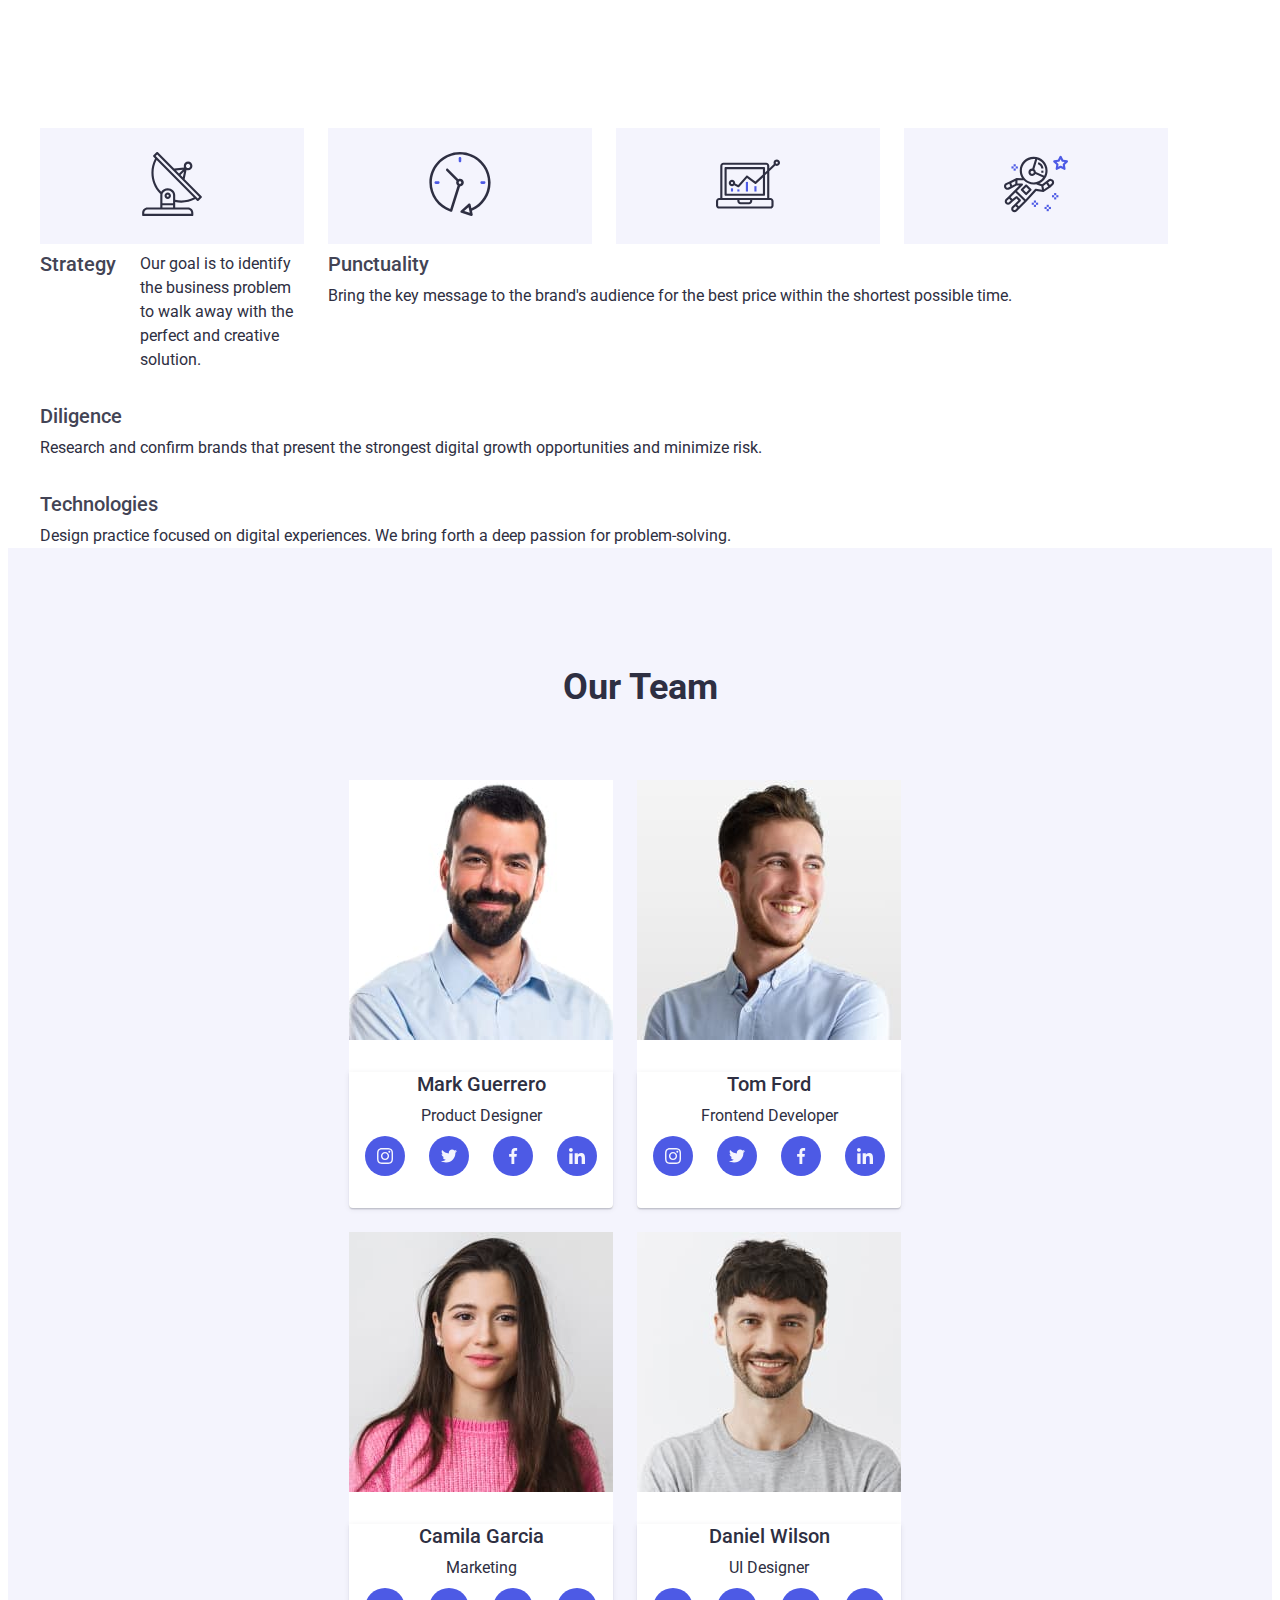
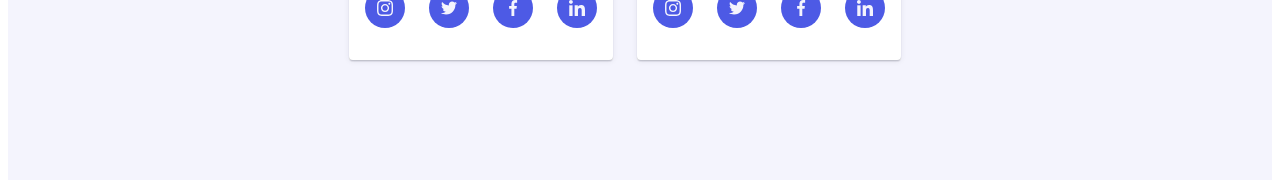
==== index.html @ 426f002d "верстка1" ====
<!DOCTYPE html>
<html lang="en">
<head>
    <meta charset="UTF-8">
    <meta http-equiv="X-UA-Compatible" content="IE=edge">
    <meta name="viewport" content="width=device-width, initial-scale=1.0">
    <title>Document</title>
    <link rel="preconnect" href="https://fonts.googleapis.com">
    <link rel="preconnect" href="https://fonts.gstatic.com" crossorigin>
<link rel="preconnect" href="https://fonts.googleapis.com">
<link rel="preconnect" href="https://fonts.gstatic.com" crossorigin>
<link href="https://fonts.googleapis.com/css2?family=Raleway:wght@400;700&family=Roboto:wght@400;500;700;900&display=swap"
    rel="stylesheet">
<link rel="stylesheet" href="https://cdnjs.cloudflare.com/ajax/libs/modern-normalize/1.1.0/modern-normalize.min.css"
    integrity="sha512-wpPYUAdjBVSE4KJnH1VR1HeZfpl1ub8YT/NKx4PuQ5NmX2tKuGu6U/JRp5y+Y8XG2tV+wKQpNHVUX03MfMFn9Q=="
    crossorigin="anonymous" referrerpolicy="no-referrer" />
<link rel="stylesheet" href="https://cdnjs.cloudflare.com/ajax/libs/animate.css/4.1.1/animate.min.css" />

    <link rel="stylesheet" href="./css/styles.css">

</head>
<body>

    <!--<header class="page-header">
        <div class="container header-container">
        <nav class="nav-list">
            <a href="./index.html" class="logo link link-nav"> <span class="accent link ">WEB</span>STUDIO</a>
        <ul class="list">
            <li class="link-studio"><a href="./index.html" class="link current link-nav site-nav ">Studio</a></li>
            <li class="link-portfolio"><a href="./portfolio.html" class="link link-nav site-nav">Portfolio</a></li>
            <li class="link-contacts"><a href="./index.html" class="link link-nav site-nav">Contacts</a></li>
        </ul>
        </nav>
       <address class="auth-nav-container">
        <ul class="auth-nav list">
            <li class="link-mail"><a href="mailto:info@devstudio.com" class="list-mail link link-nav">info@devstudio.com</a></li>
            <li><a href="tel:+110001111111" class="tel-list link link-nav">+11 (000) 111-11-11</a></li>
        </ul>
     </address>
    </div>
    </header>-->

<main>
    <!--<section class="hero">
        <div class="container">
        <h1 class="hero-title">Effective Solutions <br> for Your Business</h1>
         <button type="button" data-modal-open class="button">Order Service</button>
        </div>
    </section>-->
   

<section class="section">
        <div class="container container-title">
        <h2 class="section-title-none">solution for busines</h2>
        <ul class="icons">
            <li class="icons-link">

                <svg class="social-list-icon-techno" width="64px" height="64px">
                        <use href="./images/sprite.svg#antenna"></use>
                    </svg>

            </li>
            <li class="icons-link">

                <svg class="social-list-icon-techno" width="64px" height="64px">
                        <use href="./images/sprite.svg#clock"></use>
                    </svg>
            </li>
            <li class="icons-link">
                <svg class="social-list-icon-techno" width="64px" height="64px">
                        <use href="./images/sprite.svg#diagram"></use>
                    </svg>
                </li>
            <li class="icons-link">
                <svg class="social-list-icon-techno" width="64px" height="64px">
                        <use href="./images/sprite.svg#astronaut"></use>
                    </svg>
                </li>
        </ul>
        <ul class="feature-list">
            <li class="list-text-feauture"> 
                <h3 class="feature-list-title">Strategy</h3>
                <p class="text-feauture">Our goal is to identify the business
                problem to walk away with the perfect and creative solution. </p>
             </li>
             <li>
                <h3 class="feature-list-title">Punctuality</h3>
                <p class="text-feauture">Bring the key message to the brand's audience for the best price within the shortest possible time.</p>
             </li>
             <li> 
                 <h3 class="feature-list-title">Diligence</h3>
                    <p class="text-feauture">Research and confirm brands that present the strongest digital growth opportunities and minimize risk.</p>
            </li>
            <li>  
                <h3 class="feature-list-title">Technologies</h3>
                <p class="text-feauture">Design practice focused on digital experiences. We bring forth a deep passion for problem-solving.</p>
            </li>
        </ul>
       </div>
    </section>
    <!--<section class="work-list">
        <div class="container">
    <h2 class="section-title">What Are We Doing</h2>
    <ul class="work-img">
        <li>
            <img src="./images/img1.jpg" alt="img1" width="360">
        </li>
        <li><img src="./images/img2.jpg" alt="img2" width="360"></li>
        <li><img src="./images/img3.jpg" alt="img3" width="360"></li>
    </ul>
    </div>
    </section>-->
    
    <section class="section-work">
        <div class="container container-mini">
    <h2 class="section-title">Our Team</h2>
    <ul class="team-list">
        <li class="list-color">
            <img src="./images/face1.jpg" alt="face1"  width="264">
            <div class="text-team-title">
            <h3 class="team-list-title">Mark Guerrero</h3>
            <p class="text-team">Product Designer</p>

            <ul class="social-icon">
                <li class="social-list-item">
                 <a href="" class="link social-link"><svg class="social-list-icon" width="16px" height="16px">
                    <use href="./images/sprite.svg#instagram"></use>
                </svg></a>
                 
                </li>

                <li class="social-list-item">
                    <a href="" class="link social-link">
                        <svg class="social-list-icon" width="16" height="16">
                        <use href="./images/sprite.svg#twitter"></use>
                    </svg></a>
                    
                </li>

                <li class="social-list-item">
                  <a href="" class="link social-link"><svg class="social-list-icon" width="16" height="16">
                    <use href="./images/sprite.svg#facebook"></use>
                </svg></a>
                 
                </li>

                <li class="social-list-item">
                    <a href="" class="link social-link"><svg class="social-list-icon" width="16" height="16">
                        <use href="./images/sprite.svg#linkedin"></use>
                    </svg></a>
                   
                </li>
               
            </ul>
            
            </div>
        </li>
        <li class="list-color">
            <img src="./images/face2.jpg" alt="face2" width="264">
            <div class="text-team-title">
            <h3 class="team-list-title">Tom Ford</h3>
            <p class="text-team">Frontend Developer</p>
            <ul class="social-icon">
                <li class="social-list-item">
                    <a href="" class="link social-link"><svg class="social-list-icon" width="16px" height="16px">
                            <use href="./images/sprite.svg#instagram"></use>
                        </svg></a>
            
                </li>
            
                <li class="social-list-item">
                    <a href="" class="link social-link">
                        <svg class="social-list-icon" width="16px" height="16px">
                            <use href="./images/sprite.svg#twitter"></use>
                        </svg></a>
            
                </li>
            
                <li class="social-list-item">
                    <a href="" class="link social-link"><svg class="social-list-icon" width="16px" height="16px">
                            <use href="./images/sprite.svg#facebook"></use>
                        </svg></a>
            
                </li>
            
                <li class="social-list-item">
                    <a href="" class="link social-link"><svg class="social-list-icon" width="16px" height="16px">
                            <use href="./images/sprite.svg#linkedin"></use>
                        </svg></a>
            
                </li>
            
            </ul>
            </div>
        </li>
        <li class="list-color">
            <img src="./images/face3.jpg" alt="face3" width="264">
            <div class="text-team-title">
            <h3 class="team-list-title">Camila Garcia</h3>
            <p class="text-team">Marketing</p>
            <ul class="social-icon">
                <li class="social-list-item">
                    <a href="" class="link social-link"><svg class="social-list-icon" width="16px" height="16px">
                            <use href="./images/sprite.svg#instagram"></use>
                        </svg></a>
            
                </li>
            
                <li class="social-list-item">
                    <a href="" class="link social-link">
                        <svg class="social-list-icon" width="16px" height="16px">
                            <use href="./images/sprite.svg#twitter"></use>
                        </svg></a>
            
                </li>
            
                <li class="social-list-item">
                    <a href="" class="link social-link"><svg class="social-list-icon" width="16px" height="16px">
                            <use href="./images/sprite.svg#facebook"></use>
                        </svg></a>
            
                </li>
            
                <li class="social-list-item">
                    <a href="" class="link social-link"><svg class="social-list-icon" width="16" height="16px">
                            <use href="./images/sprite.svg#linkedin"></use>
                        </svg></a>
            
                </li>
            
            </ul>
            </div>
        </li>
        <li class="list-color">
            <img src="./images/face4.jpg" alt="face4" width="264">
            <div class="text-team-title">
            <h3 class="team-list-title">Daniel Wilson</h3>
            <p class="text-team">UI Designer</p>
            <ul class="social-icon">
                <li class="social-list-item">
                    <a href="" class="link social-link"><svg class="social-list-icon" width="16" height="16">
                            <use href="./images/sprite.svg#instagram"></use>
                        </svg></a>
            
                </li>
            
                <li class="social-list-item">
                    <a href="" class="link social-link">
                        <svg class="social-list-icon" width="16px" height="16px">
                            <use href="./images/sprite.svg#twitter"></use>
                        </svg></a>
            
                </li>
            
                <li class="social-list-item">
                    <a href="" class="link social-link"><svg class="social-list-icon" width="16px" height="16px">
                            <use href="./images/sprite.svg#facebook"></use>
                        </svg></a>
            
                </li>
            
                <li class="social-list-item">
                    <a href="" class="link social-link"><svg class="social-list-icon" width="16px" height="16px">
                            <use href="./images/sprite.svg#linkedin"></use>
                        </svg></a>
                </li>
            </ul>
            </div>
        </li>
    </ul>
    </div>
    </section>
<!-- <section class="costumer">
<div class="container">
    <h2 class="section-title">Customers</h2>
    <ul class="company-logo">
        <li class="link-logo-company">
            <a href="" class="link company-link"><svg class="company-list-icon" widht="104" height="56">
                    <use href="./images/sprite.svg#logo1"></use>
                </svg></a>
        </li>

        <li class="link-logo-company">
            <a href="" class="link company-link"><svg class="company-list-icon"  width="104" height="56">
                    <use href="./images/sprite.svg#logo2"></use>
                </svg></a>
        </li>
        <li class="link-logo-company">
            <a href="" class="link company-link"><svg class="company-list-icon"  width="104" height="56">
                    <use href="./images/sprite.svg#logo3"></use>
                </svg></a>
        </li>

        <li class="link-logo-company">
            <a href="" class="link company-link"><svg class="company-list-icon"  width="104" height="56">
                    <use href="./images/sprite.svg#logo4"></use>
                </svg></a>
        </li>
       <li class="link-logo-company">
            <a href="" class="link company-link"><svg class="company-list-icon"  width="104" height="56">
            <use href="./images/sprite.svg#logo5"></use>
              </svg></a>
          </li>

        <li class="link-logo-company">
            <a href="" class="link company-link"><svg class="company-list-icon"  width="104" height="56">
                    <use href="./images/sprite.svg#logo6"></use>
                </svg></a>
        </li>
    </ul>

</div>
    </section>-->
</main>
<!-- <footer class="footer">
    <div class="container container-footer">
        <div class="footer-cont">
    <a href="./index.html" class="logo-footer link"> <span class="accent link">WEB</span>STUDIO </a>
<p class="text-footer">Increase the flow of customers and sales for your business with digital marketing & growth solutions.</p>
</div>

 <div class="social-media">
    <h4 class="footer-text">Social media</h4>
    <ul class="social-list-footer">
        <li class="social-list-item">
            <a href="" class="link social-link-footer"><svg class="social-list-icon" width="24" height="24">
                    <use href="./images/sprite.svg#instagram"></use>
                </svg></a>
        
        </li>
        
        <li class="social-list-item">
            <a href="" class="link social-link-footer">
                <svg class="social-list-icon" width="24px" height="24px">
                    <use href="./images/sprite.svg#twitter"></use>
                </svg></a>
        
        </li>
        
        <li class="social-list-item">
            <a href="" class="link social-link-footer"><svg class="social-list-icon" width="24px" height="24px">
                    <use href="./images/sprite.svg#facebook"></use>
                </svg></a>
        
        </li>
        
        <li class="social-list-item">
            <a href="" class="link social-link-footer"><svg class="social-list-icon" width="24px" height="24px">
                    <use href="./images/sprite.svg#linkedin"></use>
                </svg></a>
        </li>
    </ul>
</div>
<div class="subscribe-container">
    <h4 class="footer-text">Subscribe</h4>
    <form class="online-form">
        <input 
        type="email" 
        class="online-input  oline-item" 
        name="online-name"
        placeholder="email">
    
        <button type="submit" class="frame-button">Subscribe<svg class="icon-frame" width="24px" height="24px">
            <use href="./images/sprite.svg#icon-frame"></use>
        </svg></button>
    </form>
</div>

</div>

</footer> -->

<div class="backdrop is-hidden" data-modal>
    <div class="modal">
        <button type="button" data-modal-close class="modal-close">
<svg class="icon-close" width="8px" height="8px">
    <use href="./images/sprite.svg#icon-close"></use>
</svg>
        </button>
        <p class="modal-title">Leave your contacts and we will call you back</p>
        <form class="modal-form">

           <div class="modal-field">
            <label for="user-name" class="modal-input-text">Name</label>

            <div class="input-wrap">
            <input type="text" 
            class="modal-input" 
            name="user-name" 
            id="user-name"
            placeholder="Your Name*"
            required>
            <svg class="modal-input-icon" width="18px" height="18px">
                <use href="./images/sprite.svg#icon-person"></use>
            </svg>
            </div>
        </div>

        <div class="modal-field">
            <label for="user-phone" class="modal-input-text">Phone</label>
            
            <div class="input-wrap">
            <input type="tel" 
            class="modal-input" 
            name="user-phone"
            id="user-phone" 
            placeholder="tel"
            required>
            <svg class="modal-input-icon" width="18px" height="24px">
                <use href="./images/sprite.svg#icon-phone"></use>
            </svg>
            </div>
          </div>

          <div class="modal-field">
              <label for="user-email" class="modal-input-text">Email</label>
              <div class="input-wrap">
                <input type="email" 
                  class="modal-input" 
                   name="user-email" 
                   id="user-email"
                  placeholder="Email">
                  <svg class="modal-input-icon" width="18px" height="24px">
                  <use href="./images/sprite.svg#icon-email"></use>
                  </svg>
                </div>
            </div>
            
<div class="modal-field">
    <label for="user-email" class="modal-input-text" >Comment</label>
        <textarea 
        name="user-text" 
        id="user-text" 
        class="modal-comment" 
        placeholder="Text input"></textarea>
</div>


<div class="modal-field">
   <input 
   type="checkbox" 
   id="policy" 
   name="policy" 
   value="true" 
   class="modal-check visually-hidden" 
   required>
   <label for="policy" class="check-text">I accept the terms and conditions of the&nbsp;<a href="" class="link"><span class="link accent accent-policy"> Privacy Policy</span></a> </label>

</div>
            <button type="submit" class="modal-button">Send</button>
        </form>
    </div>
</div>

<script src="./js/modal.js"></script>

</body>
</html>
---- css/styles.css ----
:root {
    --primary-text-color: #2E2F42;
    --title-text-color: #434455;
    --accent-color: #4D5AE5;
    --button-color: #FFFFFF;
    --primary-bg-color: #FFFFFF;
}

body {
    background-color: var(--primary-bg-color);
    color:var(--primary-text-color);
    font-family: roboto, sans-serif;
}
h1, h2, h3, h4, h5, h6, p {
   margin: 0;
}
ul {
   margin: 0;
   padding-left: 0;
}

button {cursor: pointer;}

ul {
    list-style: none;
} 
img {
   display: block;
}
.section-title-portfolio {
   text-decoration: none;
}

.text-portfolio {
   text-decoration: none;
}
.link {
   text-decoration: none;
}
.list {
   list-style: none;
   display: flex;
}
.nav-list
{display: flex;
   align-items: center;

}
.list-mail {
   text-decoration: none;
}
<!--.logo-footer:hover {
   color: #2E2F42;
}-->
.container{

   /*width:1158px;*/
   width: 100%;
   padding-left: 15px;
   padding-right: 15px;
   margin-left: auto;
   margin-right: auto;
   
}

.visually-hidden{
   position: absolute;
   width: 1px;
   height: 1px;
   margin: -1px;
   border: 0;
   padding: 0;
   white-space: nowrap;
   clip-path: inset(100%);
   clip: rect(0 0 0 0);
   overflow: hidden;

}


.header-container {
   display: flex;
   align-items: center;
   border-bottom: 1px #E7E9FC;
   
}
.page-header {
   background: #FFFFFF;
   padding-top: 24px;
   padding-bottom: 24px;
   display: flex;
   border-bottom: 1px solid #E7E9FC;
}
 .logo
 { color: #2E2F42;
   font-family: Raleway, cursive;
   font-weight: 800;
   font-size: 18px;
   line-height: 1.3;
   letter-spacing: 0.03em;
   text-decoration: none;
   text-transform: uppercase;
}
   

 .logo-footer
 {color: #F4F4FD;
   font-family: Raleway, cursive;
   font-weight: 800;
   font-size: 18px;
   line-height: 1.3;
   letter-spacing: 0.03em;
   text-transform: uppercase;
}


 .site-nav {
    color: var(--primary-text-color);
   transition:
         color 250ms cubic-bezier(0.4, 0, 0.2, 1);
    font-family: inherit;
    font-weight: 500;
    font-size: 16px;
    line-height: 1.5;
    text-decoration: none;
    
 }

 .link-studio {
   margin-left: 76px;
 }

 .link-studio::after{
display: block;
width: 48px;
height: 4px;
border-radius: 2px;
background-color: #404BBF;

 }

.link-mail{
   margin-left:  304px;
}

.link-portfolio{
   margin-left: 40px;
}

.link-contacts{
   margin-left: 40px;
}
 .list-mail {
   color: #2E2F42;
   transition: background-color 250ms cubic-bezier(0.4, 0, 0.2, 1),
         color 250ms cubic-bezier(0.4, 0, 0.2, 1);
   font-style: normal;
   font-size: 16px;
      line-height: 1.5;
      text-decoration: none;   
 }

 .tel-list {
   color: #2E2F42;
   font-family: Roboto;
   transition: background-color 250ms cubic-bezier(0.4, 0, 0.2, 1),
         color 250ms cubic-bezier(0.4, 0, 0.2, 1);
   font-style: normal;
   font-size: 16px;
   line-height: 1.5;
   text-decoration: none;
 }


.site-nav:hover,
.site-nav:focus {
   color: var(--accent-color);
}



 .tel-list:hover,
  .tel-list:focus
 {
    color: var(--accent-color);
 }

 .list-mail:hover,
 .list-mail:focus {
    color: var(--accent-color);
 }

 .site-nav .link .current {
   color: var(--accent-color);
   font-weight: 500;
   font-size: 16px;
   line-height: 1.5;
   text-decoration: none;
 }

 .current {
   position: relative;
 }

 .current::after{
   content: "";
   position: absolute;
   left: 0;
   bottom: -24px;
   width: 100%;
   height: 4px;
   border-radius: 2px;
   background-color: #404BBF;
 }



 .auth-nav {
   color: var(--primary-text-color);
   font-size: 16px;
   line-height: 1.5;
   text-decoration: none;
   display: flex;
   align-items: center;
   margin-right: 0 auto;
   gap: 40px;
 }

 
 .hero {
  background-color: #2E2F42;
   background-image: linear-gradient(rgba(46, 47, 66, 0.7), rgba(46, 47, 66, 0.7)), 
   url(../images/people-office.jpg);
      background-position: center;
      background-repeat: no-repeat;
      background-size: cover;
   padding-top: 112px;
   padding-bottom: 112px;

 }
 .hero-title {
   color: #FFFFFF;
   font-size: 56px;
   line-height: 1.1;
  text-align: center; 
  margin-bottom: 48px;
 }
  .section{
   background: #FFFFFF;
   padding-top: 120px;
   
  }
.section-title-none
{ visibility: hidden;
   pointer-events: none;
   position: absolute;
}
 .container-title{
   color: #FFFFFF;
   
 }
 
.title-none-portfolio {
   visibility: hidden;
      pointer-events: none;
      position: absolute;
}
 .section-title {
    color: var(--primary-text-color);
    font-size: 36px;
    line-height: 1.1;
    text-align: center;
    margin-bottom: 72px;
 }
  .text-team-title{
 padding-bottom: 32px;
border-bottom-right-radius: 4px;
border-bottom-left-radius: 4px;
 box-shadow: 0px 2px 1px rgba(46, 47, 66, 0.08),
   0px 1px 1px rgba(46, 47, 66, 0.16),
   0px 1px 6px rgba(46, 47, 66, 0.08);
  }
 
 
  .text-feauture {
   font-size: 16px;
   line-height: 1.5;
   margin-top: 8px;
 }
 .text-team {
font-size: 16px;
   line-height: 1.5;
   text-align: center;
   margin-bottom: 8px;
 }
 
 
 .text-footer
 {color: #F4F4FD;
   font-size: 16px;
   line-height: 1.5;
   letter-spacing: 0.02em;
   margin-top: 16px;
   width: 264px;
 }

 .accent
 {
    color: var(--accent-color);
    font-weight: 800;
   font-size: 18px;
    line-height: 1.3;
    font-family: Raleway, cursive;
    text-decoration: none;
 }
 
 .feature-list-title  {
    color: var(--title-text-color);
    font-weight: 500;
    font-size: 20px;
    line-height: 1.2;
    margin-top: 8px;
 }
 .team-list-title {
   color: var (--title-text-color);
    font-weight: 500;
    font-size: 20px;
    line-height: 1.2;
    margin-top: 32px;
    margin-bottom: 8px;
    text-align: center;
 }
 

 .button {
    background: #4D5AE5;
    color: #FFFFFF;
   transition: background-color 250ms cubic-bezier(0.4, 0, 0.2, 1);
    font-family: roboto;
    font-weight: 500;
    font-size: 16px;
    line-height: 1.5;
   margin: 0 auto;
      display: block;
   box-shadow: 0px 4px 4px rgba(0, 0, 0, 0.15);
      border-radius: 4px;
      padding: 16px 32px 16px 32px;
      border: none;
 }

.button:hover,
.button:focus {
background: #404BBF;
}



 .filter-btn-primary
 {
   background: var(--accent-color);
    color: #FFFFFF;
    font-family: roboto;
   transition: background-color 250ms cubic-bezier(0.4, 0, 0.2, 1),
         color 250ms cubic-bezier(0.4, 0, 0.2, 1), box-shadow 250ms cubic-bezier(0.4, 0, 0.2, 1);
    font-weight: 500;
   font-size: 16px;
    line-height: 1.5;
      border-radius: 4px;
      padding: 12px 24px 12px 24px;
border: none;
 }

 .filter-btn-secondary {
    background: #F4F4FD;
   color: var(--accent-color);
   font-family: roboto;
   transition: background-color 250ms cubic-bezier(0.4, 0, 0.2, 1),
         color 250ms cubic-bezier(0.4, 0, 0.2, 1), box-shadow 250ms cubic-bezier(0.4, 0, 0.2, 1);
   font-weight: 500;
   font-size: 16px;
   line-height: 1.5;
   border: 1px solid #E7E9FC;
    border-radius: 4px;
    padding: 12px 24px 12px 24px;
    min-width: 78px;
    align-items: center;
 }
 .filter-btn-secondary:hover,
 .filter-btn-secondary:focus {
background: var(--accent-color);
   color: #FFFFFF;
 }


 .section-title-portfolio
 {color: var(--primary-text-color);
   font-weight: 500;
   font-size: 20px;
   line-height: 1.2;
   text-decoration: none;
   margin-bottom: 8px;
 }

 .text-portfolio {
   color: var(--primary-text-color);
   font-size: 16px;
  line-height: 1.5;
  text-decoration: none;
  
 }
.filters-section {
   padding-top: 96px;
   display: flex;
   padding-bottom: 120px;
}

.first-item {
   padding-top: 32px;
   padding-bottom: 32px;
   padding-left: 16px;
   border-bottom: 1px solid #E7E9FC;
   border-left: 0.5px solid #F4F4FD;
   border-right: 0.5px solid #F4F4FD;;


}

.second-item
{

}

.filters{
   display: flex;
   justify-content: center;
   align-items: center;
   gap: 24px;

}


.filter-btn-primary:focus,
.filter-btn-primary:hover {
   box-shadow: 0px 2px 2px rgba(0, 0, 0, 0.12),
      0px 2px 1px rgba(0, 0, 0, 0.08),
      0px 3px 1px rgba(0, 0, 0, 0.1);}


      .filter-btn-secondary:focus,
      .filter-btn-secondary:hover {
         box-shadow: 0px 2px 2px rgba(0, 0, 0, 0.12),
            0px 2px 1px rgba(0, 0, 0, 0.08),
            0px 3px 1px rgba(0, 0, 0, 0.1);

      }


.list-portfolio{
   display: flex;
   margin-top: 72px;
   flex-wrap: wrap;
   gap: 24px;

}

.foto-link-portfolio:hover,
.foto-link-portfolio:focus
{ box-shadow: 0px 2px 2px rgba(0, 0, 0, 0.12),
   0px 2px 1px rgba(0, 0, 0, 0.08),
   0px 3px 1px rgba(0, 0, 0, 0.1);}

.foto-link-portfolio:hover .portfolio-top-text
 {transform: translateY(0);

}


.foto-link-portfolio {
transition: box-shadow 250ms cubic-bezier(0.4, 0, 0.2, 1);

  
}

.portfolio-top {
position: relative;
overflow: hidden;
}

.portfolio-top-text {
   position: absolute;
   height: 100%;
  top: 0;
  padding: 40px;
   font-size: 16px;
      line-height: 1.5;
      color: #F4F4FD;
      background-color: #404BBF;
      background-blend-mode: soft-light;
      transform: translateY(100%);
      transition: transform 250ms cubic-bezier(0.4, 0, 0.2, 1);
      overflow: auto;
}

.potfolio-img{
  margin-top: 72px;
  display: flex;
}
.section-work {
   background: #F4F4FD;
   padding-top: 120px;
   padding-bottom: 120px;
   

}

.work-list{
   padding-top: 120px;
   padding-bottom: 120px;
   background-color: #FFFFFF;
  
   
}
.footer {
   display: flex;
background-color: #2E2F42;
   padding-top: 100px;
   padding-bottom: 100px;

   
}
   .work-img {
      display: flex;
      gap: 24px;
      /*width: calc(100%-48px)/3;*/
      
   }
.team-list {
/*
   display: flex;*/
   gap: 24px;
   
}

.section-work .container .team-list li img {
   display: block;
   margin: 0 auto;
}

.list-color{
   background-color: #FFFFFF;
}
.background {
   position: absolute;
      width: 1440px;
      height: 600px;
      left: 0px;
      top: 72px;
      background-image: url("./images/people-office 1.img");
      background-size: cover;
      background: rgba(46, 47, 66, 0.7);
}


.costumer {
   background-color: #FFFFFF;
   padding-top: 130px;
   padding-bottom: 120px;
}

.social-icon {
   display: flex;
   justify-content: center;
   gap: 24px;
   
}

.social-link:hover,
.social-link:focus
 {background: #404BBF;
   
}

.social-link {
   display: flex;
   justify-content: center;
   align-items: center;
   width: 40px;
   height: 40px;
   border-radius: 50%;
   background-color: #4D5AE5;
   transition: background-color 250ms cubic-bezier(0.4, 0, 0.2, 1);
}


.social-list-icon {
  fill: #f4f4fd;
}

.social-icon:hover,
.social-icon:focus {
   fill: #BDC3C7;
}

.company-logo {
   display: flex;
   justify-content: center;
   gap: 24px;
}
.company-link {
display: flex;
   justify-content: center;
   align-items: center;
   padding: 16px 32px;
   width: 168px;
   height: 88px;
   border-radius: 4px;
   transition: fill 250ms cubic-bezier(0.4, 0, 0.2, 1), border 250ms cubic-bezier(0.4, 0, 0.2, 1) ;
   border: 1px solid #8E8F99;
      border-color: #8E8F99;
  
}

.company-link:hover,
.company-link:focus {
   border: 1px solid #404BBF;
}

.company-link:hover .company-list-icon,
.company-link:focus .company-list-icon {
   fill: #404BBF;
}


.company-list-icon {
   fill: #AFB1B8;
   transition:  fill 250ms cubic-bezier(0.4, 0, 0.2, 1);
}

.footer-text {
   color: #F4F4FD;
      font-size: 16px;
      line-height: 1.5;
      margin-bottom: 16px;
     
}

.online-form {
   display: flex;
   justify-content: center;

}

.social-link-footer {
   display: flex;
   justify-content: center;
   align-items: center;
   width: 40px;
   height: 40px;
   border-radius: 50%;
   background: rgba(255, 255, 255, 0.1);
   transition: background-color 250ms cubic-bezier(0.4, 0, 0.2, 1),
         color 250ms cubic-bezier(0.4, 0, 0.2, 1);
}

.social-link-footer:focus,
.social-link-footer:hover {
   background-color: #31D0AA;
}


.social-media {
   
   width: 208px;
   height: 80px;
   gap: 120px;
  margin-left: 120px;
 
}

.social-list-footer {
   display: flex;
   justify-content: center;
   gap: 16px;

}
.social-list-icon-techno {
   fill: #2E2F42;
}

.footer-cont {

}

.subscribe-container {
   display: flex;
   flex-direction: column;
      margin-left: 80px;
}

.container-footer {
   display: flex;
   align-items: baseline;
}


.frame-button {
   display: flex;
   align-items: center;
   background: #4D5AE5;
   color: #FFFFFF;
   transition: background-color 250ms cubic-bezier(0.4, 0, 0.2, 1);
   font-weight: 500;
   font-size: 16px;
   line-height: 1.5;
   box-shadow: 0px 4px 4px rgba(0, 0, 0, 0.15);
   border-radius: 4px;
   padding: 8px 24px 8px 24px;
   border: none;
   margin-left: 24px;
   
}

.frame-button:hover,
.frame-button:focus {
   background: #404BBF;
}


.online-input {
   background-color: transparent;
   width: 264px;
   height: 40px;
   border: 1px solid rgba(255, 255, 255, 0.3);
   border-radius: 4px;
   transition: border 250ms cubic-bezier(0.4, 0, 0.2, 1);
   outline: transparent;
   padding-left: 16px;

}

.online-input:hover,
.online-input:focus {
   box-shadow: 0px 4px 4px rgba(0, 0, 0, 0.15);
   border: 1px solid #4D5AE5;
}

.online-input:focus::placeholder {
   color: #FFFFFF;
}

.oline-item {
color: #FFFFFF;
font-size: 12px;

}

.icon-frame{
   fill: #FFFFFF;
   margin-left: 16px;
   
   
 
}

.backdrop{
   position: fixed;
   top: 0;
   width: 100%;
   height: 100%;
background-color: rgba(46, 47, 66, 0.4);
transition: opacity 250ms cubic-bezier(0.4, 0, 0.2, 1), visibility 250ms cubic-bezier(0.4, 0, 0.2, 1);
}

.backdrop.is-hidden .modal{
   transform: translate(-50%, -50%) scale(0) rotate(-180deg);
}
.is-hidden {
   opacity: 0;
   visibility: hidden;
   pointer-events: none;
}
.modal {
   position: absolute;
   top: 50%;
   left: 50%;
   transform: translate(-50%, -50%) scale(1) rotate(0);
   padding: 24px;
width: 408px;
min-height: 576px;
background-color: #FCFCFC;
border-radius: 4px;
transition: transform  250ms cubic-bezier(0.4, 0, 0.2, 1);
}
.icon-close {
   fill: currentColor;
   width: 100%;
   height: 100%;
}

.modal-close {
   display: flex;
   justify-content: center;
   align-items: center;
   height: 24px;
   width: 24px;
   border: 1px solid rgba(0, 0, 0, 0.1);
   border-radius: 50%;
     transition: background-color 250ms cubic-bezier(0.4, 0, 0.2, 1),
      color 250ms cubic-bezier(0.4, 0, 0.2, 1), box-shadow 250ms cubic-bezier(0.4, 0, 0.2, 1);
      display: block;
      margin-left: auto;
      margin-bottom: 24px;
}

 .modal-close:hover,
 .modal-close:focus {
    background: #404BBF;
    color: #FFFFFF;
   box-shadow: 0px 1px 1px rgba(0, 0, 0, 0.14), 0px 1px 3px rgba(0, 0, 0, 0.12), 0px 2px 1px rgba(0, 0, 0, 0.2);
 }

 .modal-title {
   font-weight: 500;
   size: 16px;
   line-height: 1.5;
   color: #2E2F42;
   text-align: center;
   margin-bottom: 14px;

 }

 .modal-input {
   display: flex;
   justify-content: center;
   width: 100%;
   height: 40px;
   border: 1px solid rgba(33, 33, 33, 0.2);
   border-radius: 4px;
   transition: border 250ms cubic-bezier(0.4, 0, 0.2, 1);
   padding-left: 38px;
   outline: transparent;
 }

 .modal-input::placeholder, .modal-comment  {
font-size: 12px;
line-height: 1.33;
color: rgba(117, 117, 117, 0.5);


 }

 .modal-input-text {
   font-size: 12px;
   line-height: 1.33;
   color: #8E8F99;
   margin-bottom: 4px;
   display: block; 
  
 }


 .input-wrap:hover .modal-input, 
 .input-wrap:hover .modal-input:focus {
    border: 1px solid #4D5AE5;
   fill: #4D5AE5;
 }

 .input-wrap:hover .modal-input-icon, 
 .input-wrap:hover .modal-input-icon:focus {
    fill: #4D5AE5;
 }

 .modal-input-icon {
   position: absolute;
   left: 16px;
   top: 20px;
   transform: translateY(-50%);
   fill: #2E2F42;

 }

 .modal-comment:hover,
 .modal-comment:focus {
   border: 1px solid #4D5AE5;
   fill: #4D5AE5;
 }

 .modal-field {
   margin-bottom: 8px;
 }

 .input-wrap {
   position: relative;
   transition: border 250ms cubic-bezier(0.4, 0, 0.2, 1),
   fill 250ms cubic-bezier(0.4, 0, 0.2, 1);

 }

 .modal-button {
    background: #4D5AE5;
    width: 169px;
    height: 56px;
    color: #FFFFFF;
    transition: background-color 250ms cubic-bezier(0.4, 0, 0.2, 1);
    font-family: roboto;
    font-weight: 500;
    font-size: 16px;
    line-height: 1.5;
    margin: 0 auto;
    display: block;
    box-shadow: 0px 4px 4px rgba(0, 0, 0, 0.15);
    border-radius: 4px;
    padding: 16px 32px 16px 32px;
    border: none;
 }

 .modal-button:hover,
 .modal-button:focus {
    background: #404BBF;
 }

 .modal-comment {
   width: 100%;
   height: 120px;
   border: 1px solid rgba(33, 33, 33, 0.2);
      border-radius: 4px;
      transition: border 250ms cubic-bezier(0.4, 0, 0.2, 1);
      padding-left: 38px;
      outline: transparent;
      padding: 16px;
      resize: none;

 }

 .check-text {
   font-size: 12px;
   color: #757575;
   line-height: 1.33;
   display: flex;
   transition: background-color 250ms cubic-bezier(0.4, 0, 0.2, 1), ;
 }

 .check-text::before {
   content: "";
   width: 16px;
   height: 16px;
   border: 1.25px solid #2E2F42;
   border-radius: 2px;
   margin-right: 8px;
 }

 .modal-check:checked + .check-text::before{
   background-color: #404BBF;
   border: none;
   background-image: url(../images/check.svg);
   background-position: center;
   background-repeat: no-repeat;
   border: 1px solid #4D5AE5;
 } 

 .modal-check {
   transition: border 250ms cubic-bezier(0.4, 0, 0.2, 1);
 }

 .accent-policy {
   font-size: 12px;
      color: #4D5AE5;
      line-height: 1.33;
      display: flex;
      text-decoration: underline;
      transition: color 250ms cubic-bezier(0.4, 0, 0.2, 1), 
      text-decoration 250ms cubic-bezier(0.4, 0, 0.2, 1);
 }

 .accent-policy:hover,
 .accent-policy:focus {
   color: #404BBF;
   text-decoration: underline;

 }


@media screen and (min-width: 480px) {
   .container {
      max-width: 428px;
   }
      .icons {
         display: none;
      }

 .feature-list {
    color: var(--primary-text-color);
    margin: 0 auto;

 }

}

@media screen and (min-width: 768px) {
   .container {
      max-width: 720px;
   }
.icons {
   display: none;
}
      .team-list  {
      width: calc((100%-24px)/2);
      display: flex;
      flex-wrap: wrap;
   }
  .container.container-mini {
   max-width: 582px;
  }

 .feature-list {
    color: var(--primary-text-color);
    width: calc((100%-24px)/2);
    display: flex;
    gap: 24px;
    margin: 0 auto;
    flex-wrap: wrap;
 }

}

@media screen and (min-width: 1200px) {
   .container{
      max-width: 1200px;
   }

   .team-list {
      display: flex;
      gap: 24px;
   }

.social-icon {
   display: flex;
   justify-content: center;
   gap: 24px;

}
.icons {
   display: flex;
   gap: 24px;
}
 .icons-link {
    padding: 24px 100px 24px 100px;
    background-color: #F4F4FD;
    gap: 24px;

 }
 .section {
    background: #FFFFFF;
    padding-top: 120px;

 }

 .feature-list {
      color: var(--primary-text-color);
         display: flex;
         gap: 24px;
         margin: 0 auto;
 }

 .list-text-feauture{
   width: 264px;
   display: flex;
   gap: 24px;
 }

  .feature-list li .text {
     max-width: 264px;
     text-align: justify;
  }
}
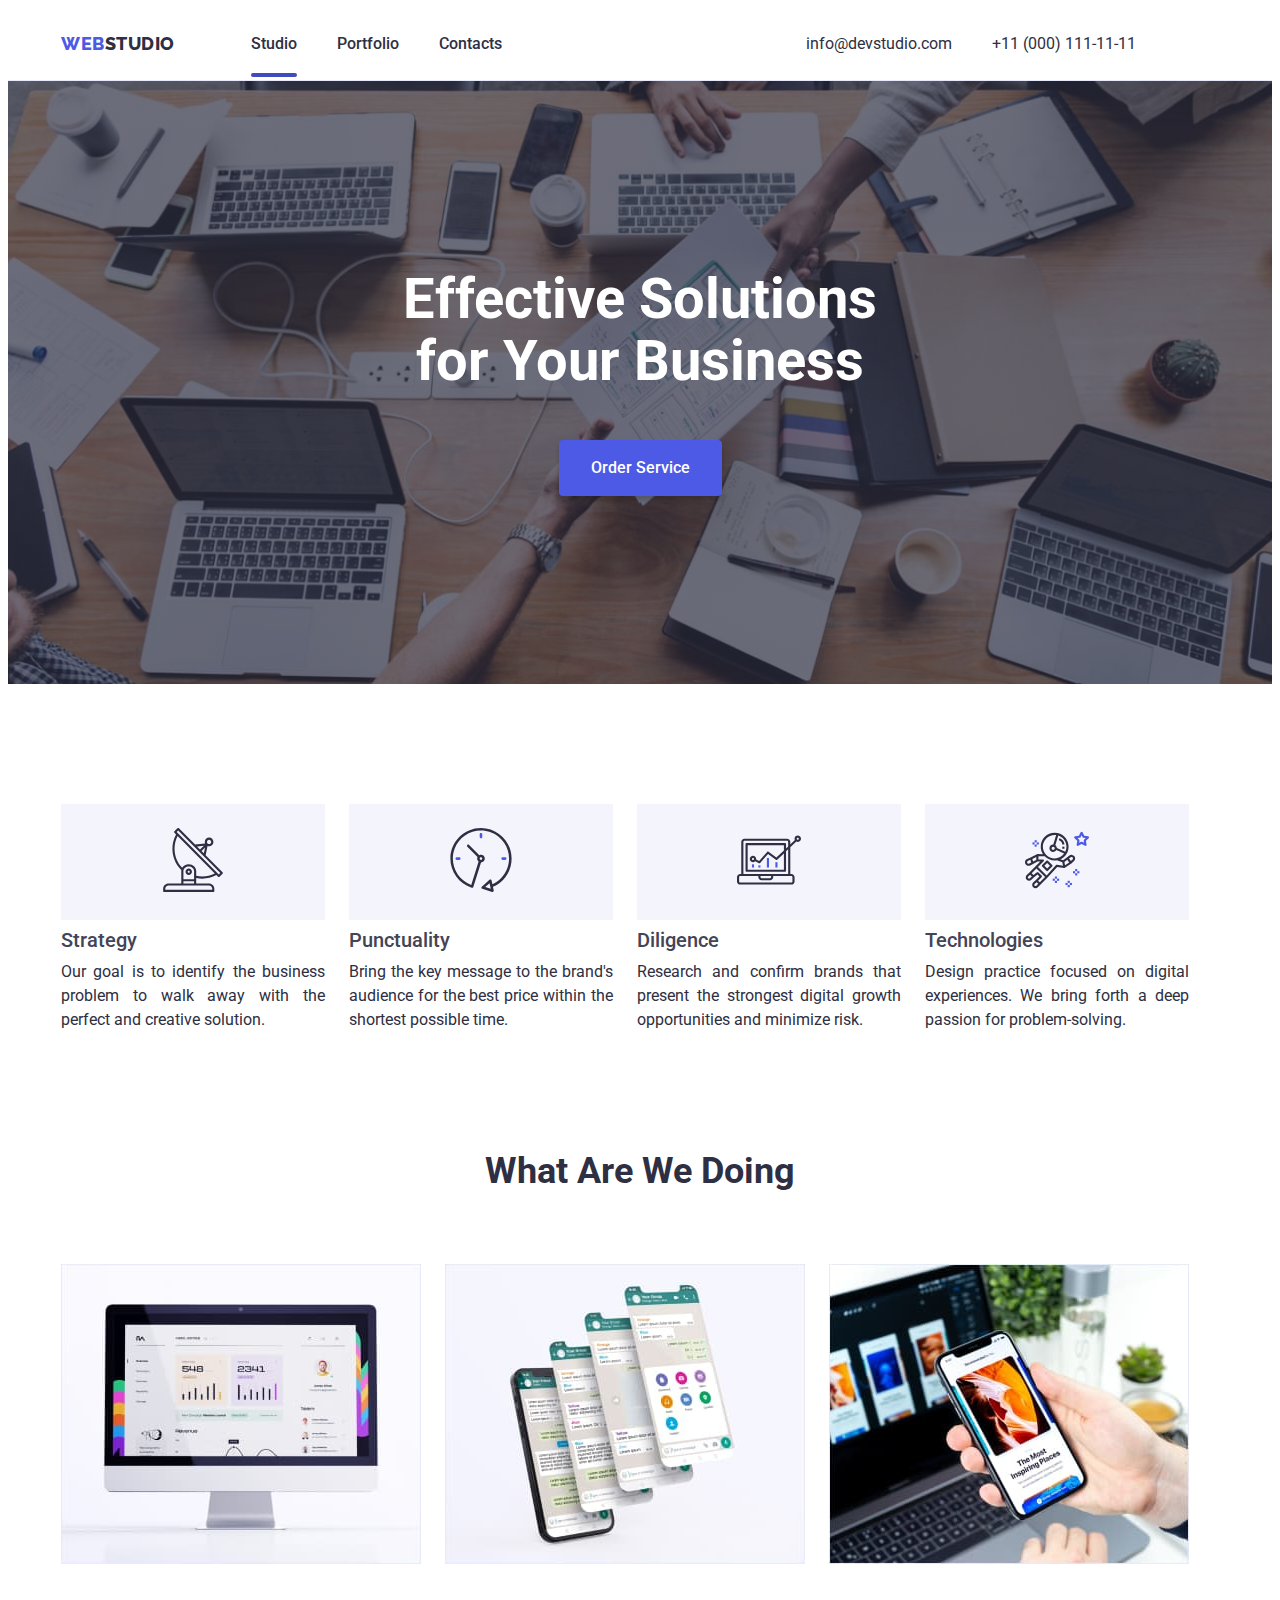
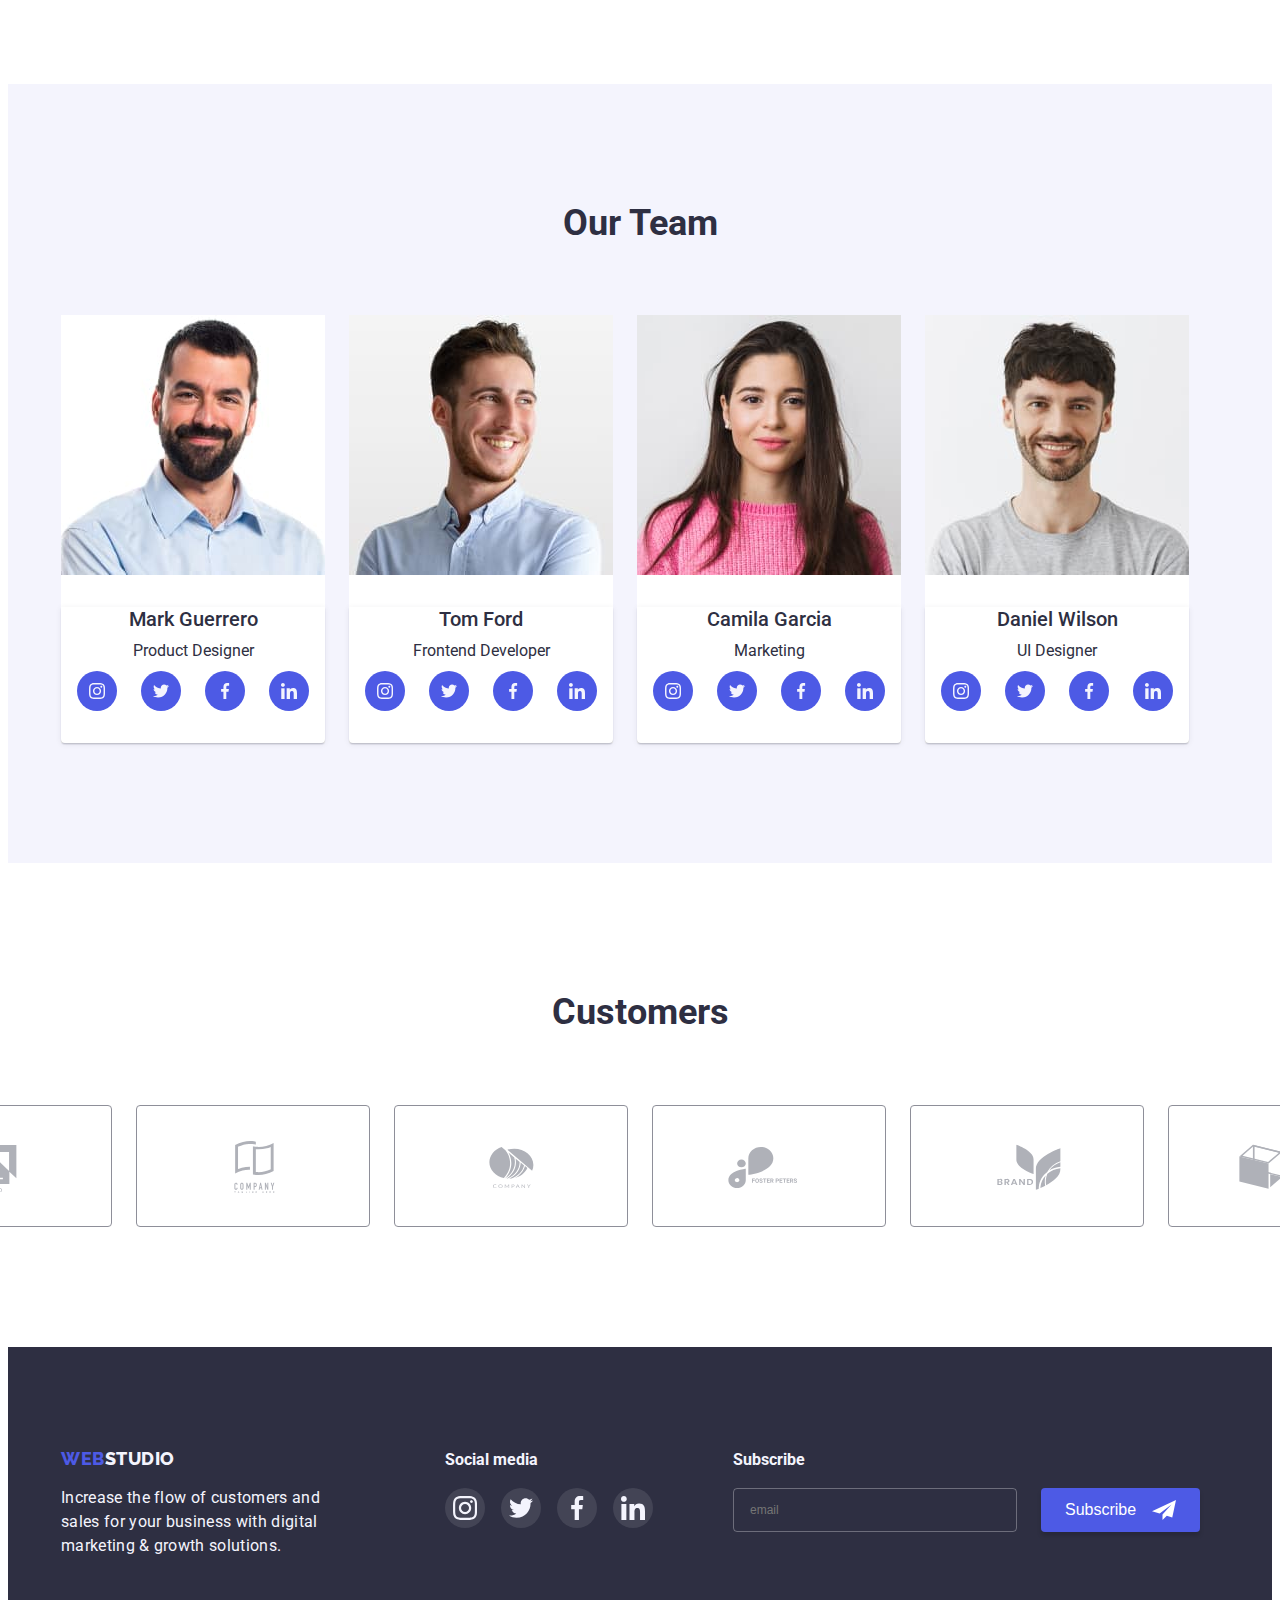
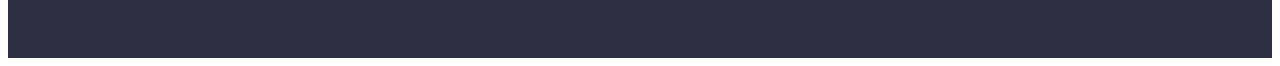
==== commit 00b5068f: "вертска3" ====
--- a/index.html
+++ b/index.html
@@ -21,7 +21,7 @@
 </head>
 <body>
 
-    <!--<header class="page-header">
+    <header class="page-header">
         <div class="container header-container">
         <nav class="nav-list">
             <a href="./index.html" class="logo link link-nav"> <span class="accent link ">WEB</span>STUDIO</a>
@@ -38,19 +38,19 @@
         </ul>
      </address>
     </div>
-    </header>-->
+    </header>
 
 <main>
-    <!--<section class="hero">
+    <section class="hero">
         <div class="container">
         <h1 class="hero-title">Effective Solutions <br> for Your Business</h1>
          <button type="button" data-modal-open class="button">Order Service</button>
         </div>
-    </section>-->
+    </section>
    
 
-<section class="section">
-        <div class="container container-title">
+    <section class="section container-mini">
+        <div class="container container-title ">
         <h2 class="section-title-none">solution for busines</h2>
         <ul class="icons">
             <li class="icons-link">
@@ -78,27 +78,31 @@
                 </li>
         </ul>
         <ul class="feature-list">
-            <li class="list-text-feauture"> 
+            <li class="list-feauter-text"> 
+              
                 <h3 class="feature-list-title">Strategy</h3>
-                <p class="text-feauture">Our goal is to identify the business
+                <p class="text">Our goal is to identify the business
                 problem to walk away with the perfect and creative solution. </p>
              </li>
-             <li>
+             <li class="list-feauter-text">
+               
                 <h3 class="feature-list-title">Punctuality</h3>
-                <p class="text-feauture">Bring the key message to the brand's audience for the best price within the shortest possible time.</p>
+                <p class="text">Bring the key message to the brand's audience for the best price within the shortest possible time.</p>
              </li>
-             <li> 
+             <li class="list-feauter-text"> 
+                
                  <h3 class="feature-list-title">Diligence</h3>
-                    <p class="text-feauture">Research and confirm brands that present the strongest digital growth opportunities and minimize risk.</p>
+                    <p class="text">Research and confirm brands that present the strongest digital growth opportunities and minimize risk.</p>
             </li>
-            <li>  
+            <li class="list-feauter-text">  
+               
                 <h3 class="feature-list-title">Technologies</h3>
-                <p class="text-feauture">Design practice focused on digital experiences. We bring forth a deep passion for problem-solving.</p>
+                <p class="text">Design practice focused on digital experiences. We bring forth a deep passion for problem-solving.</p>
             </li>
         </ul>
        </div>
     </section>
-    <!--<section class="work-list">
+    <section class="work-list">
         <div class="container">
     <h2 class="section-title">What Are We Doing</h2>
     <ul class="work-img">
@@ -109,10 +113,10 @@
         <li><img src="./images/img3.jpg" alt="img3" width="360"></li>
     </ul>
     </div>
-    </section>-->
+    </section>
     
     <section class="section-work">
-        <div class="container container-mini">
+        <div class="container">
     <h2 class="section-title">Our Team</h2>
     <ul class="team-list">
         <li class="list-color">
@@ -270,7 +274,7 @@
     </ul>
     </div>
     </section>
-<!-- <section class="costumer">
+    <section class="costumer">
 <div class="container">
     <h2 class="section-title">Customers</h2>
     <ul class="company-logo">
@@ -310,16 +314,16 @@
     </ul>
 
 </div>
-    </section>-->
+    </section>
 </main>
-<!-- <footer class="footer">
+ <footer class="footer">
     <div class="container container-footer">
         <div class="footer-cont">
     <a href="./index.html" class="logo-footer link"> <span class="accent link">WEB</span>STUDIO </a>
 <p class="text-footer">Increase the flow of customers and sales for your business with digital marketing & growth solutions.</p>
 </div>
 
- <div class="social-media">
+<div class="social-media">
     <h4 class="footer-text">Social media</h4>
     <ul class="social-list-footer">
         <li class="social-list-item">
@@ -368,7 +372,7 @@
 
 </div>
 
-</footer> -->
+</footer>
 
 <div class="backdrop is-hidden" data-modal>
     <div class="modal">
--- a/css/styles.css
+++ b/css/styles.css
@@ -50,13 +50,11 @@
 .list-mail {
    text-decoration: none;
 }
-<!--.logo-footer:hover {
+.logo-footer:hover {
    color: #2E2F42;
-}-->
+}
 .container{
-
-   /*width:1158px;*/
-   width: 100%;
+   width:1158px;
    padding-left: 15px;
    padding-right: 15px;
    margin-left: auto;
@@ -235,8 +233,8 @@
       background-position: center;
       background-repeat: no-repeat;
       background-size: cover;
-   padding-top: 112px;
-   padding-bottom: 112px;
+   padding-top: 188px;
+   padding-bottom: 188px;
 
  }
  .hero-title {
@@ -282,12 +280,21 @@
    0px 1px 6px rgba(46, 47, 66, 0.08);
   }
  
- 
-  .text-feauture {
+  .icons-link
+  {
+   padding: 24px 100px 24px 100px;
+   background-color: #F4F4FD;
+   gap: 24px;
+
+  }
+  
+
+  .text {
    font-size: 16px;
    line-height: 1.5;
    margin-top: 8px;
  }
+
  .text-team {
 font-size: 16px;
    line-height: 1.5;
@@ -314,6 +321,9 @@
     font-family: Raleway, cursive;
     text-decoration: none;
  }
+
+ 
+
  
  .feature-list-title  {
     color: var(--title-text-color);
@@ -510,7 +520,6 @@
    background: #F4F4FD;
    padding-top: 120px;
    padding-bottom: 120px;
-   
 
 }
 
@@ -532,21 +541,13 @@
    .work-img {
       display: flex;
       gap: 24px;
-      /*width: calc(100%-48px)/3;*/
+      width: calc((100%-48px)/3);
       
    }
 .team-list {
-/*
-   display: flex;*/
+   display: flex;
    gap: 24px;
-   
-}
-
-.section-work .container .team-list li img {
-   display: block;
-   margin: 0 auto;
-}
-
+}
 .list-color{
    background-color: #FFFFFF;
 }
@@ -981,96 +982,82 @@
  }
 
 
-@media screen and (min-width: 480px) {
-   .container {
-      max-width: 428px;
-   }
-      .icons {
-         display: none;
-      }
-
- .feature-list {
-    color: var(--primary-text-color);
-    margin: 0 auto;
-
- }
-
-}
-
-@media screen and (min-width: 768px) {
-   .container {
-      max-width: 720px;
-   }
-.icons {
-   display: none;
-}
-      .team-list  {
-      width: calc((100%-24px)/2);
-      display: flex;
-      flex-wrap: wrap;
-   }
-  .container.container-mini {
-   max-width: 582px;
-  }
-
- .feature-list {
-    color: var(--primary-text-color);
-    width: calc((100%-24px)/2);
-    display: flex;
-    gap: 24px;
-    margin: 0 auto;
-    flex-wrap: wrap;
- }
-
-}
-
-@media screen and (min-width: 1200px) {
-   .container{
-      max-width: 1200px;
-   }
-
-   .team-list {
-      display: flex;
-      gap: 24px;
-   }
-
-.social-icon {
-   display: flex;
-   justify-content: center;
+ @media screen and (max-width: 480px) {
+    .container .container-mini {
+       max-width: 100%;
+    }
+        .icons {
+           display: none;
+        }
+                  .feature-list {
+                     color: var(--primary-text-color);
+                     gap: 24px;
+                     margin: 0 auto;
+         
+                  }
+}
+
+
+ @media screen and (min-width: 480px) {
+    .container .container-mini {
+       max-width: 428px;
+    }
+
+    .icons {
+       display: none;
+    }
+       .feature-list {
+          color: var(--primary-text-color);
+          gap: 24px;
+          margin: 0 auto;
+
+ }
+}
+ @media screen and (min-width: 768px) {
+    .container .container-mini {
+       max-width: 720px;
+    }
+      
+
+    .icons {
+       display: none;
+    }
+
+       .list-feauter-text {
+          width: calc((100%-24px)/2);
+       }
+             .feature-list {
+                color: var(--primary-text-color);
+                display: flex;
+                gap: 24px;
+               flex-wrap: wrap;
+                margin: 0 auto;
+}
+}
+
+       @media screen and (min-width: 1200px) {
+          .container .container-mini{
+             max-width: 1158px;
+          }
+         .icons {
+             display: flex;
+             gap: 24px; }
+
+    .list-feauter-text {
+   width: calc((100%-72px)/4);
+}
+
+.feature-list {
+   color: var(--primary-text-color);
+   display: flex;
    gap: 24px;
-
-}
-.icons {
-   display: flex;
-   gap: 24px;
-}
- .icons-link {
-    padding: 24px 100px 24px 100px;
-    background-color: #F4F4FD;
-    gap: 24px;
-
- }
- .section {
-    background: #FFFFFF;
-    padding-top: 120px;
-
- }
-
- .feature-list {
-      color: var(--primary-text-color);
-         display: flex;
-         gap: 24px;
-         margin: 0 auto;
- }
-
- .list-text-feauture{
-   width: 264px;
-   display: flex;
-   gap: 24px;
- }
-
-  .feature-list li .text {
-     max-width: 264px;
-     text-align: justify;
-  }
-}+   margin: 0 auto;
+   flex-wrap: nowrap;
+
+}
+
+.feature-list li .text {
+   max-width: 264px;
+   text-align: justify;
+}
+ }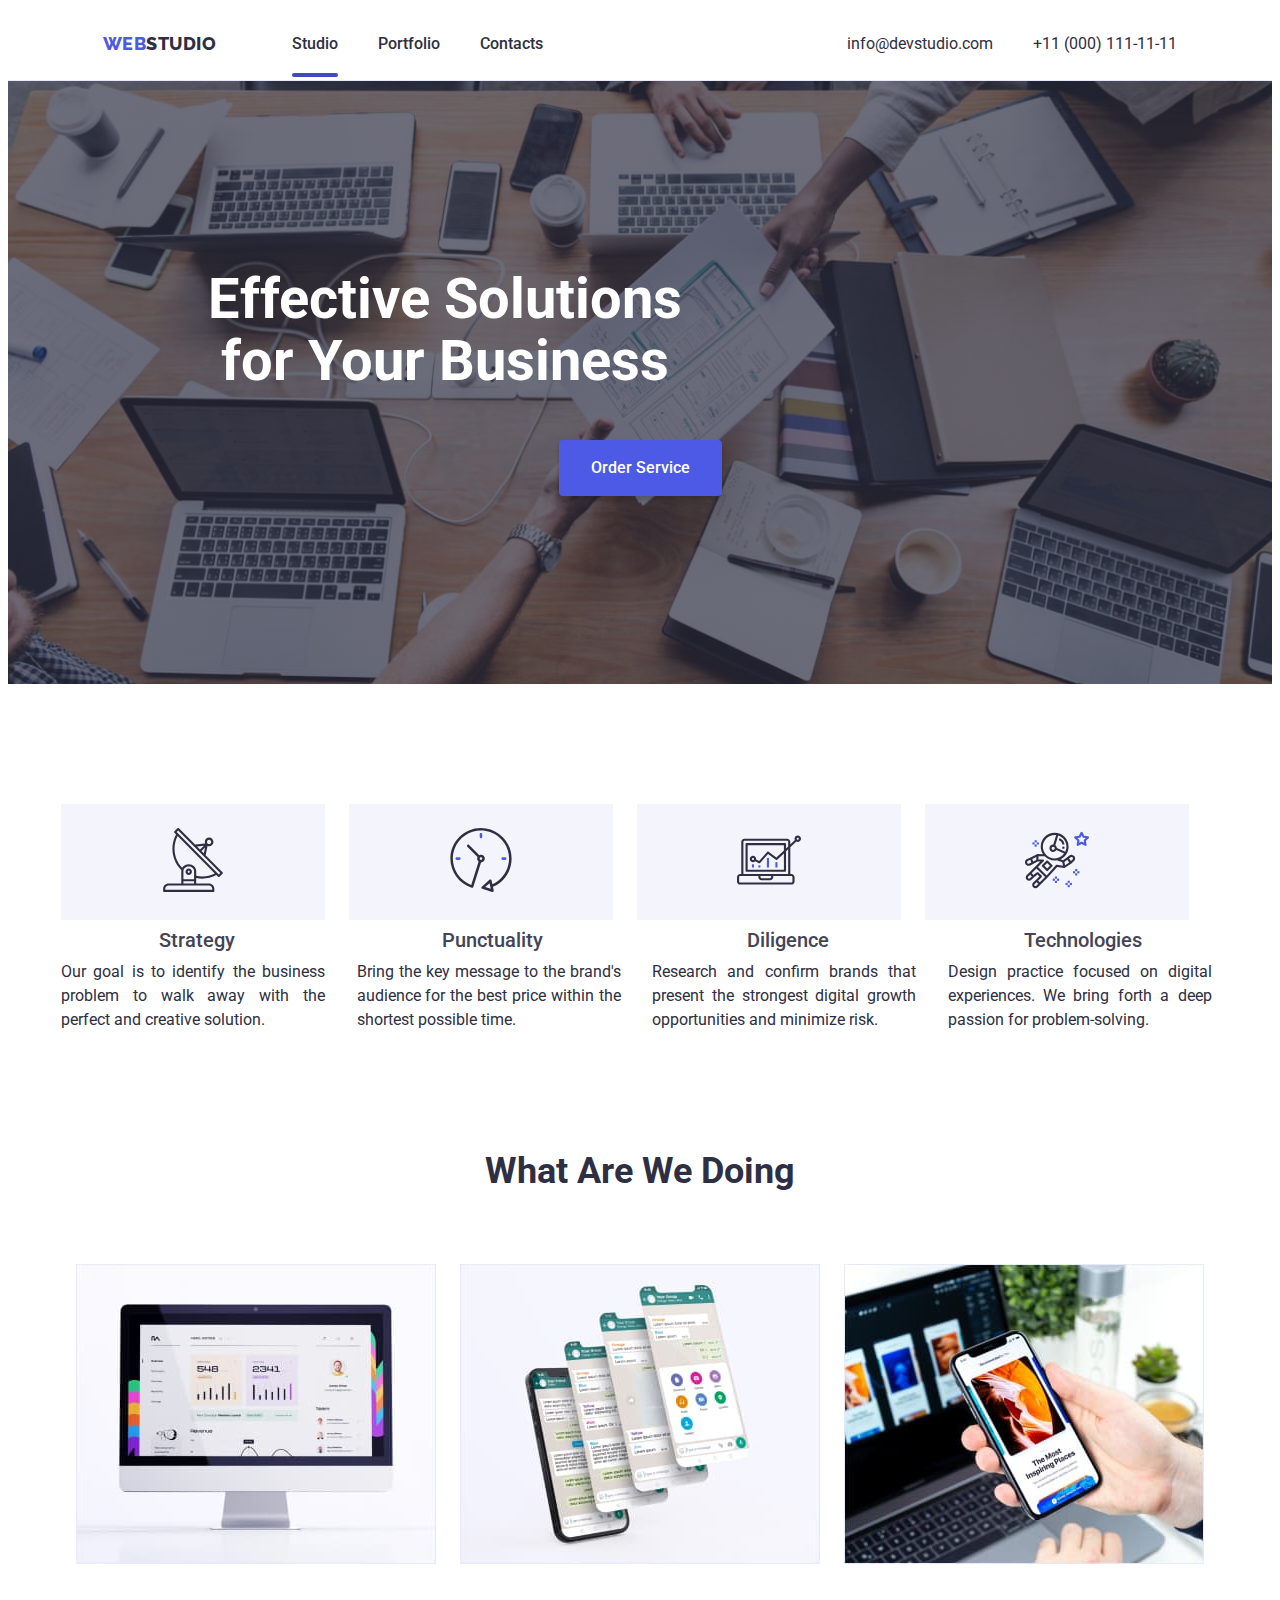
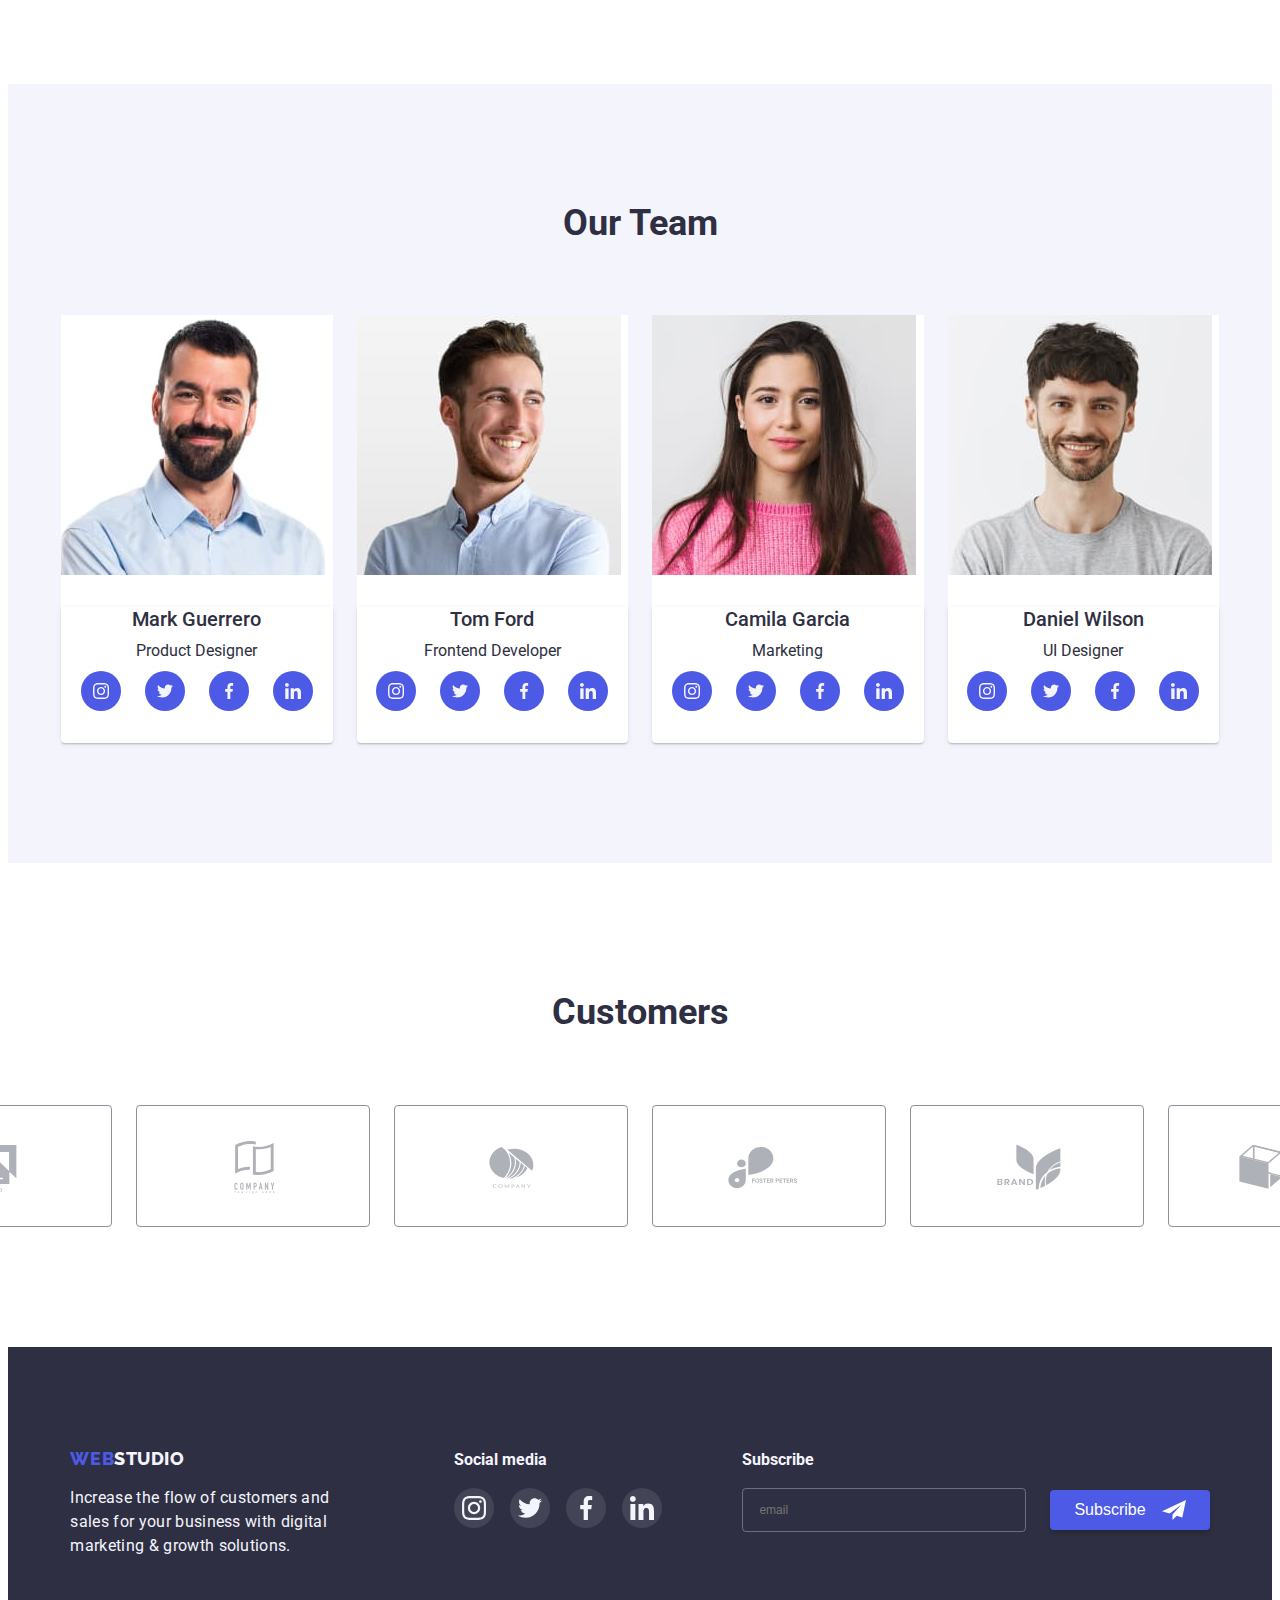
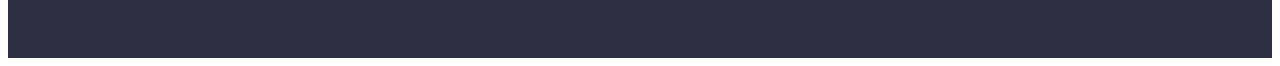
==== commit 1f54417b: "Верстка4" ====
--- a/index.html
+++ b/index.html
@@ -17,15 +17,18 @@
 <link rel="stylesheet" href="https://cdnjs.cloudflare.com/ajax/libs/animate.css/4.1.1/animate.min.css" />
 
     <link rel="stylesheet" href="./css/styles.css">
+    <link rel="stylesheet" href="./css/mobile.css">
+    <link rel="stylesheet" href="./css/tablet.css">
+    <link rel="stylesheet" href="./css/desctop.css">
 
 </head>
 <body>
 
-    <header class="page-header">
+ <header class="page-header">
         <div class="container header-container">
         <nav class="nav-list">
             <a href="./index.html" class="logo link link-nav"> <span class="accent link ">WEB</span>STUDIO</a>
-        <ul class="list">
+        <ul class="list header-list">
             <li class="link-studio"><a href="./index.html" class="link current link-nav site-nav ">Studio</a></li>
             <li class="link-portfolio"><a href="./portfolio.html" class="link link-nav site-nav">Portfolio</a></li>
             <li class="link-contacts"><a href="./index.html" class="link link-nav site-nav">Contacts</a></li>
@@ -34,9 +37,73 @@
        <address class="auth-nav-container">
         <ul class="auth-nav list">
             <li class="link-mail"><a href="mailto:info@devstudio.com" class="list-mail link link-nav">info@devstudio.com</a></li>
-            <li><a href="tel:+110001111111" class="tel-list link link-nav">+11 (000) 111-11-11</a></li>
+            <li class="link-tel"><a href="tel:+110001111111" class="tel-list link link-nav">+11 (000) 111-11-11</a></li>
         </ul>
      </address>
+    </div>
+    
+    
+    <button type="button" data-menu-open class="menu-open-btn"><svg class="icon-menu-charm" width="32px" height="22px">
+        <use href="./images/sprite.svg#icon-charm"></use>
+    </svg></button>
+
+
+    <div class="moby-menu" data-menu>
+        <div class="container">
+            <div>
+        <button type="button" data-menu-close class="menu-close-moby">
+            <svg class="icon-close" width="8px" height="8px">
+                <use href="./images/sprite.svg#icon-close"></use>
+            </svg>
+        </button>
+<nav>
+        <ul class="list moby-list">
+            <li class="link-studio-moby"><a href="./index.html" class="link current site-nav-moby">Studio</a></li>
+            <li class="link-portfolio-moby"><a href="./portfolio.html" class="link  site-nav-moby">Portfolio</a></li>
+            <li class="link-contacts-moby"><a href="./index.html" class="link  site-nav-moby">Contacts</a></li>
+        </ul>
+        </nav>
+        </div>
+
+        <div>
+        <address class="auth-nav-container-moby">
+            <ul class="auth-nav-moby list">
+                <li class="link-tel-moby"><a href="tel:+110001111111" class="tel-list link link-tel-moby">+11 (000) 111-11-11</a></li>
+                <li class="link-mail-moby"><a href="mailto:info@devstudio.com" class="list-mail link link-nav-moby">info@devstudio.com</a>
+                </li>
+            </ul>
+        </address>
+        <ul class="social-list-footer-moby">
+            <li class="social-list-item">
+                <a href="" class="link social-link-moby"><svg class="social-list-icon" width="24" height="24">
+                        <use href="./images/sprite.svg#instagram"></use>
+                    </svg></a>
+        
+            </li>
+        
+            <li class="social-list-item">
+                <a href="" class="link social-link-moby">
+                    <svg class="social-list-icon" width="24px" height="24px">
+                        <use href="./images/sprite.svg#twitter"></use>
+                    </svg></a>
+        
+            </li>
+        
+            <li class="social-list-item">
+                <a href="" class="link social-link-moby"><svg class="social-list-icon" width="24px" height="24px">
+                        <use href="./images/sprite.svg#facebook"></use>
+                    </svg></a>
+        
+            </li>
+        
+            <li class="social-list-item">
+                <a href="" class="link social-link-moby"><svg class="social-list-icon" width="24px" height="24px">
+                        <use href="./images/sprite.svg#linkedin"></use>
+                    </svg></a>
+            </li>
+        </ul>
+        </div>
+        </div>
     </div>
     </header>
 
@@ -46,10 +113,11 @@
         <h1 class="hero-title">Effective Solutions <br> for Your Business</h1>
          <button type="button" data-modal-open class="button">Order Service</button>
         </div>
+       
     </section>
    
 
-    <section class="section container-mini">
+    <section class="section">
         <div class="container container-title ">
         <h2 class="section-title-none">solution for busines</h2>
         <ul class="icons">
@@ -97,7 +165,7 @@
             <li class="list-feauter-text">  
                
                 <h3 class="feature-list-title">Technologies</h3>
-                <p class="text">Design practice focused on digital experiences. We bring forth a deep passion for problem-solving.</p>
+                <p class="text text-last">Design practice focused on digital experiences. We bring forth a deep passion for problem-solving.</p>
             </li>
         </ul>
        </div>
@@ -115,12 +183,13 @@
     </div>
     </section>
     
-    <section class="section-work">
-        <div class="container">
+    <section class="section-work ">
+        <div class="container container-mini">
     <h2 class="section-title">Our Team</h2>
     <ul class="team-list">
         <li class="list-color">
-            <img src="./images/face1.jpg" alt="face1"  width="264">
+            <img src="./images/face1.jpg" alt="face1"  width="264" 
+            srcset="./images/face1.jpg 1x, ./images/face1-2x.jpg 2x">
             <div class="text-team-title">
             <h3 class="team-list-title">Mark Guerrero</h3>
             <p class="text-team">Product Designer</p>
@@ -160,7 +229,8 @@
             </div>
         </li>
         <li class="list-color">
-            <img src="./images/face2.jpg" alt="face2" width="264">
+            <img src="./images/face2.jpg" alt="face2" width="264" 
+            srcset="./images/face2.jpg 1x, ./images/face2-2x.jpg 2x">
             <div class="text-team-title">
             <h3 class="team-list-title">Tom Ford</h3>
             <p class="text-team">Frontend Developer</p>
@@ -198,7 +268,8 @@
             </div>
         </li>
         <li class="list-color">
-            <img src="./images/face3.jpg" alt="face3" width="264">
+            <img src="./images/face3.jpg" alt="face3" width="264"
+            srcset="./images/face3.jpg 1x, ./images/face3-2x.jpg 2x">
             <div class="text-team-title">
             <h3 class="team-list-title">Camila Garcia</h3>
             <p class="text-team">Marketing</p>
@@ -236,7 +307,8 @@
             </div>
         </li>
         <li class="list-color">
-            <img src="./images/face4.jpg" alt="face4" width="264">
+            <img src="./images/face4.jpg" alt="face4" width="264"
+            srcset="./images/face4.jpg 1x, ./images/face4-2x.jpg 2x">
             <div class="text-team-title">
             <h3 class="team-list-title">Daniel Wilson</h3>
             <p class="text-team">UI Designer</p>
@@ -275,7 +347,7 @@
     </div>
     </section>
     <section class="costumer">
-<div class="container">
+<div class="container costumer-mini">
     <h2 class="section-title">Customers</h2>
     <ul class="company-logo">
         <li class="link-logo-company">
@@ -457,7 +529,7 @@
 </div>
 
 <script src="./js/modal.js"></script>
-
+<script src="./js/menu.js"></script>
 </body>
 </html>
 
--- a/css/styles.css
+++ b/css/styles.css
@@ -40,8 +40,10 @@
 }
 .list {
    list-style: none;
-   display: flex;
-}
+   
+}
+
+
 .nav-list
 {display: flex;
    align-items: center;
@@ -53,14 +55,7 @@
 .logo-footer:hover {
    color: #2E2F42;
 }
-.container{
-   width:1158px;
-   padding-left: 15px;
-   padding-right: 15px;
-   margin-left: auto;
-   margin-right: auto;
-   
-}
+
 
 .visually-hidden{
    position: absolute;
@@ -112,35 +107,17 @@
    text-transform: uppercase;
 }
 
-
- .site-nav {
-    color: var(--primary-text-color);
-   transition:
-         color 250ms cubic-bezier(0.4, 0, 0.2, 1);
-    font-family: inherit;
-    font-weight: 500;
-    font-size: 16px;
-    line-height: 1.5;
-    text-decoration: none;
-    
- }
-
- .link-studio {
-   margin-left: 76px;
- }
-
- .link-studio::after{
-display: block;
-width: 48px;
-height: 4px;
-border-radius: 2px;
-background-color: #404BBF;
-
- }
-
-.link-mail{
-   margin-left:  304px;
-}
+.auth-nav {
+   display: none;
+}
+
+
+
+ .menu-open-btn {
+   display: block;
+
+ }
+
 
 .link-portfolio{
    margin-left: 40px;
@@ -189,66 +166,70 @@
     color: var(--accent-color);
  }
 
- .site-nav .link .current {
-   color: var(--accent-color);
-   font-weight: 500;
-   font-size: 16px;
-   line-height: 1.5;
-   text-decoration: none;
- }
-
- .current {
-   position: relative;
- }
-
- .current::after{
-   content: "";
-   position: absolute;
-   left: 0;
-   bottom: -24px;
-   width: 100%;
-   height: 4px;
-   border-radius: 2px;
-   background-color: #404BBF;
- }
-
-
-
- .auth-nav {
-   color: var(--primary-text-color);
-   font-size: 16px;
-   line-height: 1.5;
-   text-decoration: none;
-   display: flex;
-   align-items: center;
-   margin-right: 0 auto;
-   gap: 40px;
- }
+.container {
+   max-width: 396px;
+   margin-left: auto;
+   margin-right: auto;
+   }
+
+      .costumer-mini {
+      max-width: 396px;
+      }
+
+
+.container-mini {
+   max-width: 264px;
+}
+
+.header-list {
+   display: none;
+}
+
+ 
+ 
+
+
+ 
 
  
  .hero {
   background-color: #2E2F42;
-   background-image: linear-gradient(rgba(46, 47, 66, 0.7), rgba(46, 47, 66, 0.7)), 
-   url(../images/people-office.jpg);
       background-position: center;
       background-repeat: no-repeat;
       background-size: cover;
-   padding-top: 188px;
-   padding-bottom: 188px;
-
- }
+      background-image: linear-gradient(rgba(46, 47, 66, 0.7), rgba(46, 47, 66, 0.7)),
+            url(../images/bg-mobile.jpg);
+            max-width: 100%;
+               padding-top: 112px;
+               padding-bottom: 112px;
+          flex-grow: 1;
+               justify-content: center;
+
+ }
+
+@media (min-device-pixel-ratio: 2),
+(min-resolution: 192dpi),
+(min-resolution: 2dppx) {
+   .hero {
+      background-image: linear-gradient(rgba(46, 47, 66, 0.7), rgba(46, 47, 66, 0.7)),
+            url(../images/bg-mobile-2x.jpg);
+   }
+}
+
  .hero-title {
-   color: #FFFFFF;
-   font-size: 56px;
-   line-height: 1.1;
-  text-align: center; 
-  margin-bottom: 48px;
- }
+    color: #FFFFFF;
+    font-size: 36px;
+    line-height: 1.1;
+    text-align: center;
+    margin-bottom: 72px;
+    max-width: 320px;
+ }
+ 
   .section{
    background: #FFFFFF;
-   padding-top: 120px;
    
   }
+
 .section-title-none
 { visibility: hidden;
    pointer-events: none;
@@ -279,6 +260,9 @@
    0px 1px 1px rgba(46, 47, 66, 0.16),
    0px 1px 6px rgba(46, 47, 66, 0.08);
   }
+      .icons {
+         display: none;
+      }
  
   .icons-link
   {
@@ -288,11 +272,41 @@
 
   }
   
-
+ .feature-list {
+    color: var(--primary-text-color);
+    margin: 0 auto;
+    padding-bottom: 96px;
+
+ }
+
+ .feature-list-title {
+    color: var(--title-text-color);
+    font-weight: 700;
+    font-size: 36px;
+    line-height: 1.1;
+    text-align: center;
+ }
+
+.list-feauter-text:first-child {
+   margin-top: 96px;
+}
+
+.list-feauter-text:not(:first-child) {
+   margin-top: 72px;
+}
+
+ 
   .text {
    font-size: 16px;
    line-height: 1.5;
    margin-top: 8px;
+   margin-left: 16px;
+   margin-right: 16px;
+   font-weight: 500;
+ }
+
+ .work-list {
+    display: none;
  }
 
  .text-team {
@@ -324,14 +338,7 @@
 
  
 
- 
- .feature-list-title  {
-    color: var(--title-text-color);
-    font-weight: 500;
-    font-size: 20px;
-    line-height: 1.2;
-    margin-top: 8px;
- }
+
  .team-list-title {
    color: var (--title-text-color);
     font-weight: 500;
@@ -378,7 +385,7 @@
     line-height: 1.5;
       border-radius: 4px;
       padding: 12px 24px 12px 24px;
-border: none;
+    border: none;
  }
 
  .filter-btn-secondary {
@@ -518,25 +525,17 @@
 }
 .section-work {
    background: #F4F4FD;
-   padding-top: 120px;
-   padding-bottom: 120px;
-
-}
-
-.work-list{
-   padding-top: 120px;
-   padding-bottom: 120px;
-   background-color: #FFFFFF;
-  
-   
-}
+   padding-top: 96px;
+   padding-bottom: 128px;
+
+}
+
 .footer {
-   display: flex;
 background-color: #2E2F42;
-   padding-top: 100px;
-   padding-bottom: 100px;
-
-   
+   padding-top: 96px;
+   padding-bottom: 96px;
+   justify-content: center;
+
 }
    .work-img {
       display: flex;
@@ -544,10 +543,7 @@
       width: calc((100%-48px)/3);
       
    }
-.team-list {
-   display: flex;
-   gap: 24px;
-}
+
 .list-color{
    background-color: #FFFFFF;
 }
@@ -565,8 +561,8 @@
 
 .costumer {
    background-color: #FFFFFF;
-   padding-top: 130px;
-   padding-bottom: 120px;
+   padding-top: 96px;
+   padding-bottom: 96px;
 }
 
 .social-icon {
@@ -606,8 +602,16 @@
 .company-logo {
    display: flex;
    justify-content: center;
-   gap: 24px;
-}
+   gap: 16px;
+   flex-wrap: wrap;
+
+}
+.link-logo-company {
+width: calc((100% - 16px) / 2);
+}
+
+    
+
 .company-link {
 display: flex;
    justify-content: center;
@@ -643,11 +647,12 @@
       font-size: 16px;
       line-height: 1.5;
       margin-bottom: 16px;
+      text-align: center;
      
 }
 
 .online-form {
-   display: flex;
+align-items: center;
    justify-content: center;
 
 }
@@ -669,6 +674,123 @@
    background-color: #31D0AA;
 }
 
+.social-link-moby {
+   display: flex;
+      justify-content: center;
+      align-items: center;
+      width: 40px;
+      height: 40px;
+      border-radius: 50%;
+      background-color: #4D5AE5;
+      transition: background-color 250ms cubic-bezier(0.4, 0, 0.2, 1);
+}
+
+.social-link-moby:focus,
+.social-link-moby:hover {
+   background: #404BBF;
+}
+
+
+.link-studio-moby {
+   margin-top: 32px;
+   margin-bottom: 40px;
+}
+.link-portfolio-moby {
+   margin-bottom: 40px;
+}
+
+.link-contacts-moby {
+   margin-bottom: 50px;
+}
+
+.link-tel-moby
+ {
+   color: #4D5AE5;
+   transition:
+      color 250ms cubic-bezier(0.4, 0, 0.2, 1);
+   font-weight: 600;
+   font-size: 32px;
+   line-height: 1.1;
+   text-decoration: none;
+   letter-spacing: 0.02em;
+   text-transform: capitalize;
+   margin-bottom: 40px;
+}
+
+.link-tel-moby:hover,
+.link-tel-moby:focus {
+   color: var(--accent-color);
+}
+
+.site-nav-moby {
+   color: #2E2F42;
+   transition:
+      color 250ms cubic-bezier(0.4, 0, 0.2, 1);
+   font-weight: 600;
+   font-size: 36px;
+   line-height: 1.1;
+   text-decoration: none;
+   letter-spacing: 0.02em;
+   text-transform: capitalize;
+}
+
+.site-nav-moby:hover,
+.site-nav-moby:focus {
+   color: var(--accent-color);
+}
+
+.link-nav-moby {
+
+ color: #2E2F42;
+ transition: color 250ms cubic-bezier(0.4, 0, 0.2, 1);
+ font-weight: 500;
+ font-size: 20px;
+ line-height: 1.2;
+ text-decoration: none;
+ letter-spacing: 0.02em;
+ }
+
+ .link-nav-moby:hover,
+ .link-nav-moby:focus {
+    color: var(--accent-color);
+ }
+
+.link-mail-moby {
+   margin-bottom: 40px;
+   color: #2E2F42;
+      transition: color 250ms cubic-bezier(0.4, 0, 0.2, 1);
+}
+
+.link-mail-moby:hover,
+.link-mail-moby:focus {
+   color: var(--accent-color);
+}
+
+.social-list-footer-moby {
+   display: flex;
+   gap: 52px;
+}
+
+.moby-menu {
+   width: 100%;
+   height: 100vh;
+   background-color: #FFFFFF;
+   position: fixed;
+   top: 0;
+   z-index: 1;
+   padding-top: 24px;
+   padding-bottom: 40px;
+   padding-left: 40px;
+   padding-right: 40px;
+}
+
+.moby-menu > .container {
+   height: 100%;
+   display: flex;
+   flex-direction: column;
+   justify-content: space-between;
+   overflow-y: auto;
+}
 
 .social-media {
    
@@ -676,6 +798,7 @@
    height: 80px;
    gap: 120px;
   margin-left: 120px;
+  margin-top: 72px;
  
 }
 
@@ -690,18 +813,19 @@
 }
 
 .footer-cont {
+ 
 
 }
 
 .subscribe-container {
-   display: flex;
-   flex-direction: column;
-      margin-left: 80px;
+
+      margin-left: 0 auto;
+      margin-top: 72px;
 }
 
 .container-footer {
-   display: flex;
-   align-items: baseline;
+   justify-content: center;
+   
 }
 
 
@@ -730,13 +854,14 @@
 
 .online-input {
    background-color: transparent;
-   width: 264px;
+   width: 398px;
    height: 40px;
    border: 1px solid rgba(255, 255, 255, 0.3);
    border-radius: 4px;
    transition: border 250ms cubic-bezier(0.4, 0, 0.2, 1);
    outline: transparent;
    padding-left: 16px;
+   margin-bottom: 16px;
 
 }
 
@@ -759,10 +884,20 @@
 .icon-frame{
    fill: #FFFFFF;
    margin-left: 16px;
-   
-   
- 
-}
+}
+
+.icon-menu-charm {
+stroke: #2E2F42;
+   width: 100%;
+   height: 100%;
+   display: block;
+   margin-left: auto;
+   }
+      .menu-open-btn {
+         background-color: #FFFFFF;
+         border: none;
+      }
+
 
 .backdrop{
    position: fixed;
@@ -787,8 +922,8 @@
    left: 50%;
    transform: translate(-50%, -50%) scale(1) rotate(0);
    padding: 24px;
-width: 408px;
-min-height: 576px;
+width: 392px;
+min-height: 586px;
 background-color: #FCFCFC;
 border-radius: 4px;
 transition: transform  250ms cubic-bezier(0.4, 0, 0.2, 1);
@@ -819,6 +954,52 @@
     background: #404BBF;
     color: #FFFFFF;
    box-shadow: 0px 1px 1px rgba(0, 0, 0, 0.14), 0px 1px 3px rgba(0, 0, 0, 0.12), 0px 2px 1px rgba(0, 0, 0, 0.2);
+ }
+
+
+ .modal-close-moby {
+    display: block;
+    justify-content: center;
+    align-items: center;
+    height: 24px;
+    width: 24px;
+    border: 1px solid rgba(0, 0, 0, 0.1);
+    border-radius: 50%;
+    transition: background-color 250ms cubic-bezier(0.4, 0, 0.2, 1),
+       color 250ms cubic-bezier(0.4, 0, 0.2, 1), box-shadow 250ms cubic-bezier(0.4, 0, 0.2, 1);
+    display: block;
+    margin-left: auto;
+    margin-bottom: 24px;
+ }
+
+ .modal-close-moby:hover,
+ .modal-close-moby:focus {
+    background: #404BBF;
+    color: #FFFFFF;
+    box-shadow: 0px 1px 1px rgba(0, 0, 0, 0.14), 0px 1px 3px rgba(0, 0, 0, 0.12), 0px 2px 1px rgba(0, 0, 0, 0.2);
+ }
+
+
+ .menu-close-moby {
+    display: block;
+    justify-content: center;
+    align-items: center;
+    height: 24px;
+    width: 24px;
+    border: 1px solid rgba(0, 0, 0, 0.1);
+    border-radius: 50%;
+    transition: background-color 250ms cubic-bezier(0.4, 0, 0.2, 1),
+       color 250ms cubic-bezier(0.4, 0, 0.2, 1), box-shadow 250ms cubic-bezier(0.4, 0, 0.2, 1);
+    display: block;
+    margin-left: auto;
+    margin-bottom: 24px;
+ }
+
+ .menu-close-moby:hover,
+ .menu-close-moby:focus {
+    background: #404BBF;
+    color: #FFFFFF;
+    box-shadow: 0px 1px 1px rgba(0, 0, 0, 0.14), 0px 1px 3px rgba(0, 0, 0, 0.12), 0px 2px 1px rgba(0, 0, 0, 0.2);
  }
 
  .modal-title {
@@ -982,82 +1163,3 @@
  }
 
 
- @media screen and (max-width: 480px) {
-    .container .container-mini {
-       max-width: 100%;
-    }
-        .icons {
-           display: none;
-        }
-                  .feature-list {
-                     color: var(--primary-text-color);
-                     gap: 24px;
-                     margin: 0 auto;
-         
-                  }
-}
-
-
- @media screen and (min-width: 480px) {
-    .container .container-mini {
-       max-width: 428px;
-    }
-
-    .icons {
-       display: none;
-    }
-       .feature-list {
-          color: var(--primary-text-color);
-          gap: 24px;
-          margin: 0 auto;
-
- }
-}
- @media screen and (min-width: 768px) {
-    .container .container-mini {
-       max-width: 720px;
-    }
-      
-
-    .icons {
-       display: none;
-    }
-
-       .list-feauter-text {
-          width: calc((100%-24px)/2);
-       }
-             .feature-list {
-                color: var(--primary-text-color);
-                display: flex;
-                gap: 24px;
-               flex-wrap: wrap;
-                margin: 0 auto;
-}
-}
-
-       @media screen and (min-width: 1200px) {
-          .container .container-mini{
-             max-width: 1158px;
-          }
-         .icons {
-             display: flex;
-             gap: 24px; }
-
-    .list-feauter-text {
-   width: calc((100%-72px)/4);
-}
-
-.feature-list {
-   color: var(--primary-text-color);
-   display: flex;
-   gap: 24px;
-   margin: 0 auto;
-   flex-wrap: nowrap;
-
-}
-
-.feature-list li .text {
-   max-width: 264px;
-   text-align: justify;
-}
- }--- a/css/mobile.css
+++ b/css/mobile.css
@@ -0,0 +1,110 @@
+@media screen and (min-width: 480px) {
+    .container {
+        max-width: 396px;
+    }
+
+    .container-mini {
+        max-width: 264px;
+    }
+
+    .icons {
+        display: none;
+    }
+
+    .feature-list {
+        color: var(--primary-text-color);
+        margin: 0 auto;
+        padding-bottom: 96px;
+
+    }
+
+    .feature-list-title {
+        color: var(--title-text-color);
+        font-weight: 700;
+        font-size: 36px;
+        line-height: 1.1;
+        margin-top: 72px;
+    }
+
+    .work-list {
+        display: none;
+    }
+
+    .team-list {
+        gap: 24px;
+    }
+
+    .text {
+        flex-wrap: wrap;
+        word-wrap: break-word;
+        overflow-wrap: break-word;
+
+    }
+
+    .hero-title {
+        color: #FFFFFF;
+        font-size: 36px;
+        line-height: 1.1;
+        text-align: center;
+        margin-bottom: 72px;
+        max-width: 320px;
+    }
+
+    .hero {
+        background-image: linear-gradient(rgba(46, 47, 66, 0.7), rgba(46, 47, 66, 0.7)),
+            url(../images/bg-tablet.jpg);
+        max-width: 100%;
+        padding-top: 112px;
+        padding-bottom: 112px;
+        max-width: 100%;
+        justify-content: center;
+    }
+    
+        @media (min-device-pixel-ratio: 2),
+        (min-resolution: 192dpi),
+        (min-resolution: 2dppx) {
+            .hero {
+                background-image: linear-gradient(rgba(46, 47, 66, 0.7), rgba(46, 47, 66, 0.7)),
+                    url(../images/bg-tablet-2x.jpg);
+            }
+        }
+
+    .section {
+        background: #FFFFFF;
+    
+
+    }
+
+.list-feauter-text:first-child {
+    margin-top: 96px;
+}
+
+.list-feauter-text:not(:first-child) {
+    margin-top: 72px;
+}
+ .modal {
+     width: 392px;
+ }
+ .link-tel-moby {
+     color: #4D5AE5;
+     transition:
+         color 250ms cubic-bezier(0.4, 0, 0.2, 1);
+     font-weight: 600;
+     font-size: 36px;
+     line-height: 1.1;
+     text-decoration: none;
+     letter-spacing: 0.02em;
+     text-transform: capitalize;
+     margin-bottom: 40px;
+ }
+
+ .link-tel-moby:hover,
+ .link-tel-moby:focus {
+     color: var(--accent-color);
+ }
+ .social-list-footer-moby {
+     display: flex;
+     gap: 56px;
+ }
+
+}--- a/css/tablet.css
+++ b/css/tablet.css
@@ -0,0 +1,247 @@
+@media screen and (min-width: 768px) {
+    .container {
+        max-width: 720px;
+        margin-left: auto;
+            margin-right: auto;
+    }
+
+    .container-mini {
+        max-width: 552px;
+    }
+
+        .costumer-mini {
+            max-width: 552px;
+        }
+
+    .icons {
+        display: none;
+    }
+
+    .list-feauter-text {
+        width: calc((100% - 24px) / 2);
+    }
+
+    .feature-list {
+        color: var(--primary-text-color);
+        display: flex;
+        flex-wrap: wrap;
+        margin: 0 auto;
+    }
+
+    .feature-list-title {
+        color: var(--title-text-color);
+        font-weight: 700;
+        font-size: 36px;
+        line-height: 1.1;
+        margin-top: 72px;
+    }
+
+    .work-list {
+        display: none;
+    }
+
+    .team-list {
+        display: flex;
+        gap: 24px;
+        flex-wrap: wrap;
+        margin: 0 auto;
+        justify-content: center;
+
+    }
+
+    .list-color {
+        width: calc((100% - 24px) / 2);
+    }
+
+    .text {
+        flex-wrap: wrap;
+        word-wrap: break-word;
+        overflow-wrap: break-word;
+
+    }
+
+    .hero-title {
+        color: #FFFFFF;
+        font-size: 56px;
+        line-height: 1.1;
+        text-align: center;
+        margin-bottom: 40px;
+        max-width: 480px;
+    }
+
+    .hero {
+        background-image: linear-gradient(rgba(46, 47, 66, 0.7), rgba(46, 47, 66, 0.7)),
+            url(../images/people-office.jpg);
+        max-width: 100%;
+        padding-top: 108px;
+        padding-bottom: 108px;
+        justify-content: center;
+    }
+
+        @media (min-device-pixel-ratio: 2),
+        (min-resolution: 192dpi),
+        (min-resolution: 2dppx) {
+            .hero {
+                background-image: linear-gradient(rgba(46, 47, 66, 0.7), rgba(46, 47, 66, 0.7)),
+                    url(../images/people-office-2x.jpg);
+            }
+        }
+
+    .section {
+        background: #FFFFFF;
+        padding-top: 96px;
+
+    }
+.list-feauter-text:first-child {
+    margin-top: 0px;
+}
+
+.list-feauter-text:not(:first-child) {
+    margin-top: 0px;
+}
+.section-work {
+    background: #F4F4FD;
+    padding-top: 96px;
+    padding-bottom: 104px;
+
+}
+
+.company-logo {
+    display: flex;
+    justify-content: center;
+    gap: 24px;
+    flex-wrap: wrap;
+
+}
+.link-logo-company {
+    width: calc((100% - 48px) / 3);
+}
+ .online-form {
+     display: flex;
+     justify-content: center;
+ }
+  .online-input {
+      width: 264px;
+    margin-bottom: 0px;
+  }
+        .footer-text {
+            color: #F4F4FD;
+            font-size: 16px;
+            line-height: 1.5;
+            margin-bottom: 16px;
+            margin-left: 0;
+            text-align: left;
+        }
+
+                .subscribe-container {
+                    
+                }
+
+.container-footer {
+    display: flex;
+    flex-wrap: wrap;
+    justify-content: center;
+    align-items: baseline;
+}
+
+.footer-cont {
+    width: 264px;
+}
+ .social-media {
+     width: 208px;
+     height: 80px;
+     gap: 120px;
+     margin-left: 24px;
+     margin-top: 0px;
+ }
+ .modal {
+     width: 408px;
+    min-height: 586px;
+ }
+
+  .header-list {
+      display: flex;
+  }
+
+  .link-studio {
+      margin-left: 123px;
+  }
+
+  .site-nav {
+      color: var(--primary-text-color);
+      transition:
+          color 250ms cubic-bezier(0.4, 0, 0.2, 1);
+      font-family: inherit;
+      font-weight: 500;
+      font-size: 16px;
+      line-height: 1.5;
+      text-decoration: none;
+  }
+
+.site-nav-moby {
+    color: #2E2F42;
+    transition:
+    color 250ms cubic-bezier(0.4, 0, 0.2, 1);
+    font-weight: 700;
+    font-size: 36px;
+    line-height: 1.1;
+    text-decoration: none;
+    letter-spacing: 0.02em;
+    text-transform: capitalize;
+}
+
+.site-nav-moby:hover,
+.site-nav-moby:focus {
+    color: var(--accent-color);
+}
+
+  .current {
+      position: relative;
+  }
+
+  .current::after {
+      content: "";
+      position: absolute;
+      left: 0;
+      bottom: -24px;
+      width: 100%;
+      height: 4px;
+      border-radius: 2px;
+      background-color: #404BBF;
+  }
+
+  .site-nav .link .current {
+      color: var(--accent-color);
+      font-weight: 500;
+      font-size: 16px;
+      line-height: 1.5;
+      text-decoration: none;
+  }
+
+   .link-studio::after {
+       display: block;
+       width: 48px;
+       height: 4px;
+       border-radius: 2px;
+       background-color: #404BBF;
+
+   }
+  .auth-nav {
+      color: var(--primary-text-color);
+      font-size: 12px;
+      line-height: 1.3;
+      text-decoration: none;
+      align-items: center;
+    
+      margin-left: 118px;
+      display: block;
+  }
+  .link-mail { 
+  }
+  .menu-open-btn {
+      display: none;
+  }
+   .moby-menu {
+       display: none;
+   }
+}--- a/css/desctop.css
+++ b/css/desctop.css
@@ -0,0 +1,275 @@
+@media screen and (min-width: 1200px) {
+
+    .container {
+        max-width: 1158px;
+        padding-left: 15px;
+        padding-right: 15px;
+        margin-left: auto;
+        margin-right: auto;
+    }
+
+    .container-mini {
+        max-width: 1158px;
+    }
+         .costumer-mini {
+             max-width: 1158px;
+         }
+
+    .icons {
+        display: flex;
+        gap: 24px;
+    }
+
+    .list-feauter-text {
+        width: calc((100% - 72px) / 4);
+    }
+
+    .feature-list {
+        color: var(--primary-text-color);
+        display: flex;
+        gap: 24px;
+        margin: 0 auto;
+        flex-wrap: nowrap;
+        padding-bottom: 0px;
+
+    }
+
+    .feature-list li .text {
+        max-width: 264px;
+        text-align: justify;
+    }
+
+    .feature-list-title {
+        color: var(--title-text-color);
+        font-weight: 500;
+        font-size: 20px;
+        line-height: 1.2;
+        margin-top: 8px;
+    }
+
+    .work-list {
+
+        padding-top: 120px;
+        padding-bottom: 120px;
+        background-color: #FFFFFF;
+        display: flex;
+
+    }
+
+    .team-list {
+        gap: 24px;
+        flex-wrap: nowrap;
+
+    }
+
+    .hero-title {
+        color: #FFFFFF;
+        font-size: 56px;
+        line-height: 1.1;
+        text-align: center;
+        margin-bottom: 48px;
+        max-width: 768px;
+        text-align: center;
+    }
+
+    .hero {
+        padding-top: 188px;
+        padding-bottom: 188px;
+        justify-content: center;
+        background-image: linear-gradient(rgba(46, 47, 66, 0.7), rgba(46, 47, 66, 0.7)),
+            url(../images/people-office.jpg);
+    }
+
+         @media (min-device-pixel-ratio: 2),
+         (min-resolution: 192dpi),
+         (min-resolution: 2dppx) {
+             .hero {
+                 background-image: linear-gradient(rgba(46, 47, 66, 0.7), rgba(46, 47, 66, 0.7)),
+                     url(../images/people-office-2x.jpg);
+             }
+         }
+
+    .section {
+        background: #FFFFFF;
+        padding-top: 120px;
+
+    }
+
+         .text {
+             font-size: 16px;
+             line-height: 1.5;
+             margin-top: 8px;
+             margin-left: 0px;
+             margin-right: 0px;
+            font-weight: 400;
+         }
+
+            .section-work {
+            background: #F4F4FD;
+            padding-top: 120px;
+            padding-bottom: 120px;
+        
+                 }
+
+             .costumer {
+             background-color: #FFFFFF;
+             padding-top: 130px;
+             padding-bottom: 120px;
+            }
+
+         .company-logo {
+         display: flex;
+        justify-content: center;
+        gap: 24px;
+        flex-wrap: nowrap;    }
+
+    .container-footer {
+    display: flex;
+    align-items: baseline;
+    flex-wrap: nowrap;
+     }
+         .footer {
+        display: flex;
+        background-color: #2E2F42;
+     padding-top: 100px;
+     padding-bottom: 100px;
+         }
+        .social-list-footer {
+        display: flex;
+        justify-content: center;
+         gap: 16px;
+        }
+         .logo-footer {
+        color: #F4F4FD;
+        font-family: Raleway, cursive;
+        font-weight: 800;
+        font-size: 18px;
+        line-height: 1.3;
+        letter-spacing: 0.03em;
+        text-transform: uppercase;
+                }
+            .social-media {
+            width: 208px;
+            height: 80px;
+            gap: 120px;
+        margin-left: 120px;
+        margin-top: 0px;
+         }
+
+         .footer-text {
+        color: #F4F4FD;
+         font-size: 16px;
+        line-height: 1.5;
+        margin-bottom: 16px;  
+        text-align: justify;
+        margin-left: 0px;
+           }
+        .subscribe-container {
+            display: flex;
+            flex-direction: column;
+            margin-left: 80px;
+            margin-top: 0px;
+        }
+        .online-form {
+         display: flex;
+        justify-content: center;
+            }
+
+     .online-input {
+        width: 264px;
+        margin-bottom: 0px;
+     }
+
+         .frame-button {
+             display: flex;
+             align-items: center;
+             background: #4D5AE5;
+             color: #FFFFFF;
+             transition: background-color 250ms cubic-bezier(0.4, 0, 0.2, 1);
+             font-weight: 500;
+             font-size: 16px;
+             line-height: 1.5;
+             box-shadow: 0px 4px 4px rgba(0, 0, 0, 0.15);
+             border-radius: 4px;
+             padding: 8px 24px 8px 24px;
+             border: none;
+             margin-left: 24px;
+    
+         }
+
+    .modal {
+        width: 408px;
+        min-height: 584px;
+    }
+        .header-list {
+            display: flex;
+        }
+        .link-studio {
+     margin-left: 76px;
+         }
+                
+        .site-nav {    
+        color: var(--primary-text-color);     
+            transition:
+             color 250ms cubic-bezier(0.4, 0, 0.2, 1);
+             font-family: inherit;
+         font-weight: 500;
+        font-size: 16px;
+            line-height: 1.5;
+        text-decoration: none;
+            }
+   .current {
+      position: relative;
+      }
+            
+      .current::after {
+      content: "";
+        position: absolute;
+        left: 0;
+        bottom: -24px;
+        width: 100%;
+        height: 4px;
+        border-radius: 2px;
+        background-color: #404BBF;
+          }
+        .site-nav .link .current {
+        color: var(--accent-color);
+        font-weight: 500;
+         font-size: 16px;
+         line-height: 1.5;
+        text-decoration: none;
+           }
+
+                        .link-studio::after {
+                            display: block;
+                            width: 48px;
+                            height: 4px;
+                            border-radius: 2px;
+                            background-color: #404BBF;
+            
+                        }
+
+           .auth-nav {
+        color: var(--primary-text-color);
+          font-size: 16px;
+         line-height: 1.5;
+        text-decoration: none;
+        display: flex;
+          align-items: center;
+         margin-right: 0 auto;
+         margin-left: 0px;
+          gap: 40px;
+                   }
+
+        .link-mail {
+        margin-left: 304px;
+         }
+
+       .menu-open-btn {
+        display: none;
+       }
+           .moby-menu {
+            display: none;
+           }
+       
+}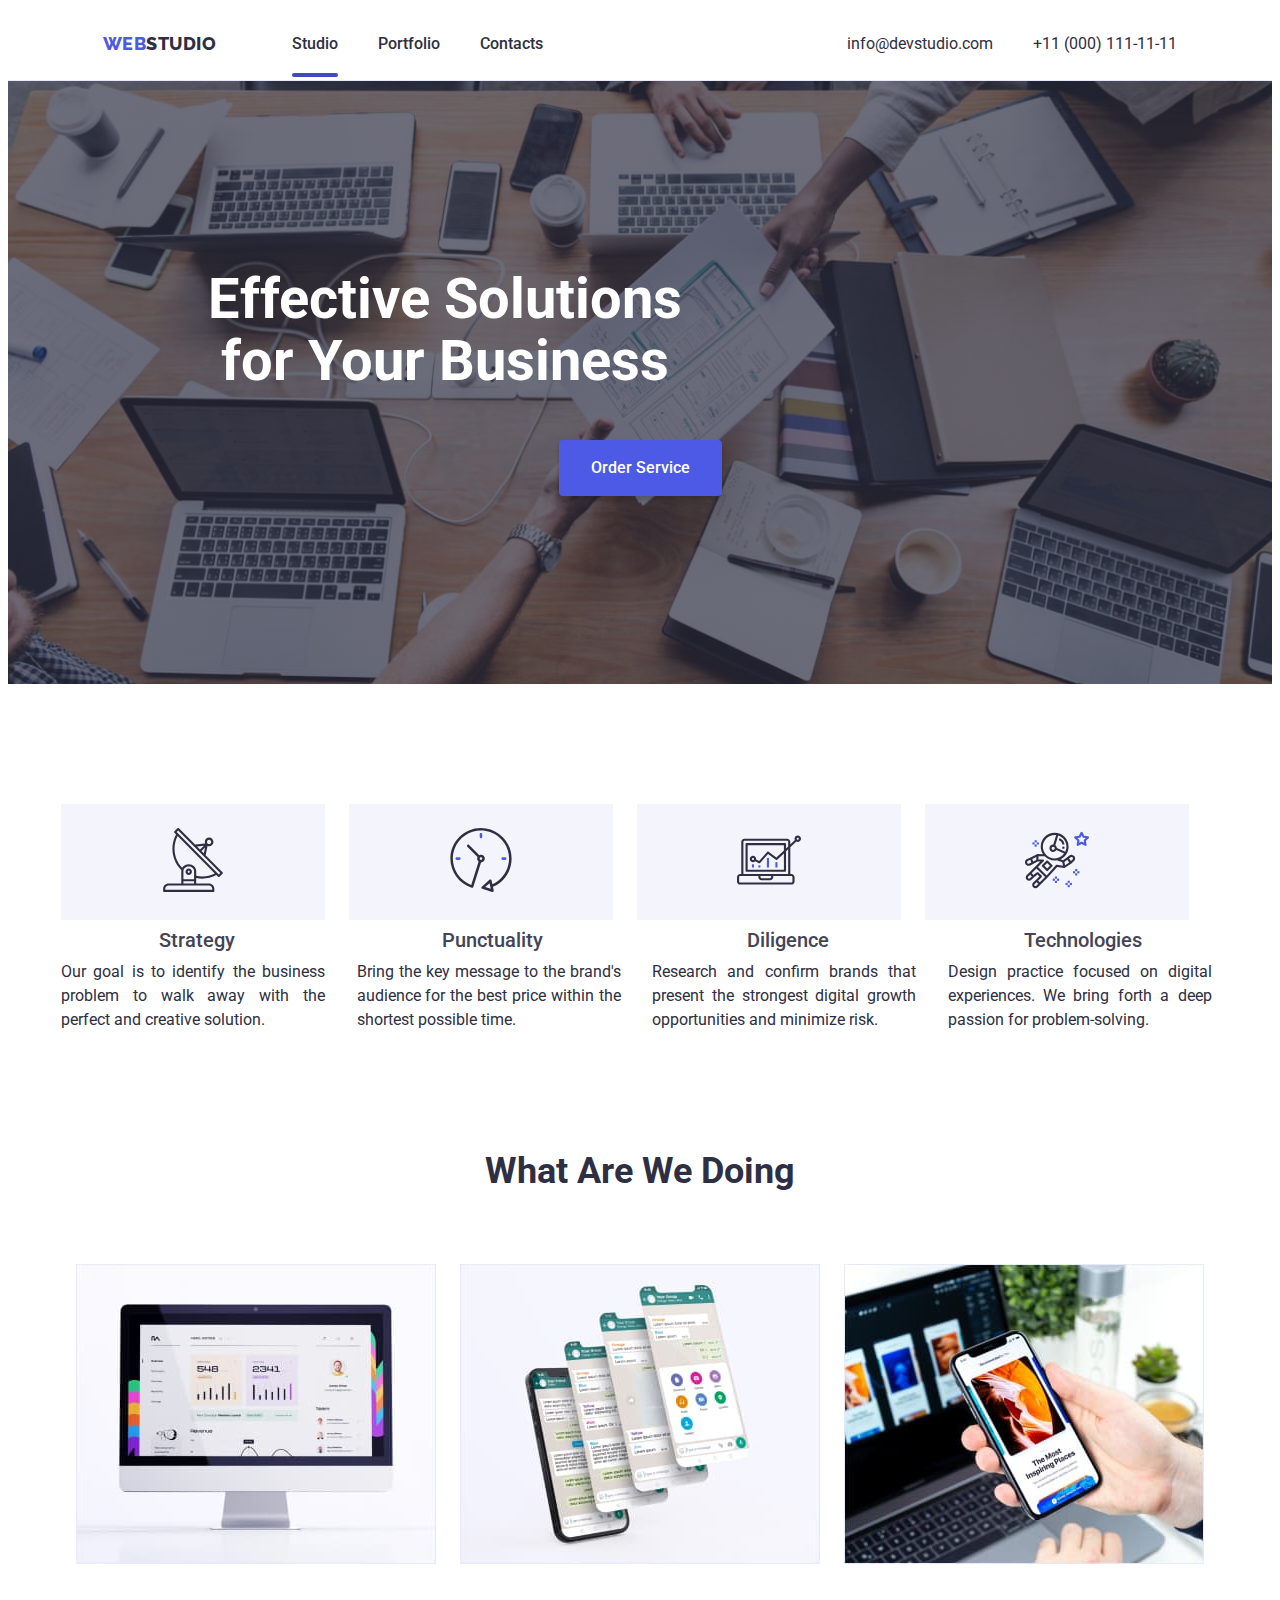
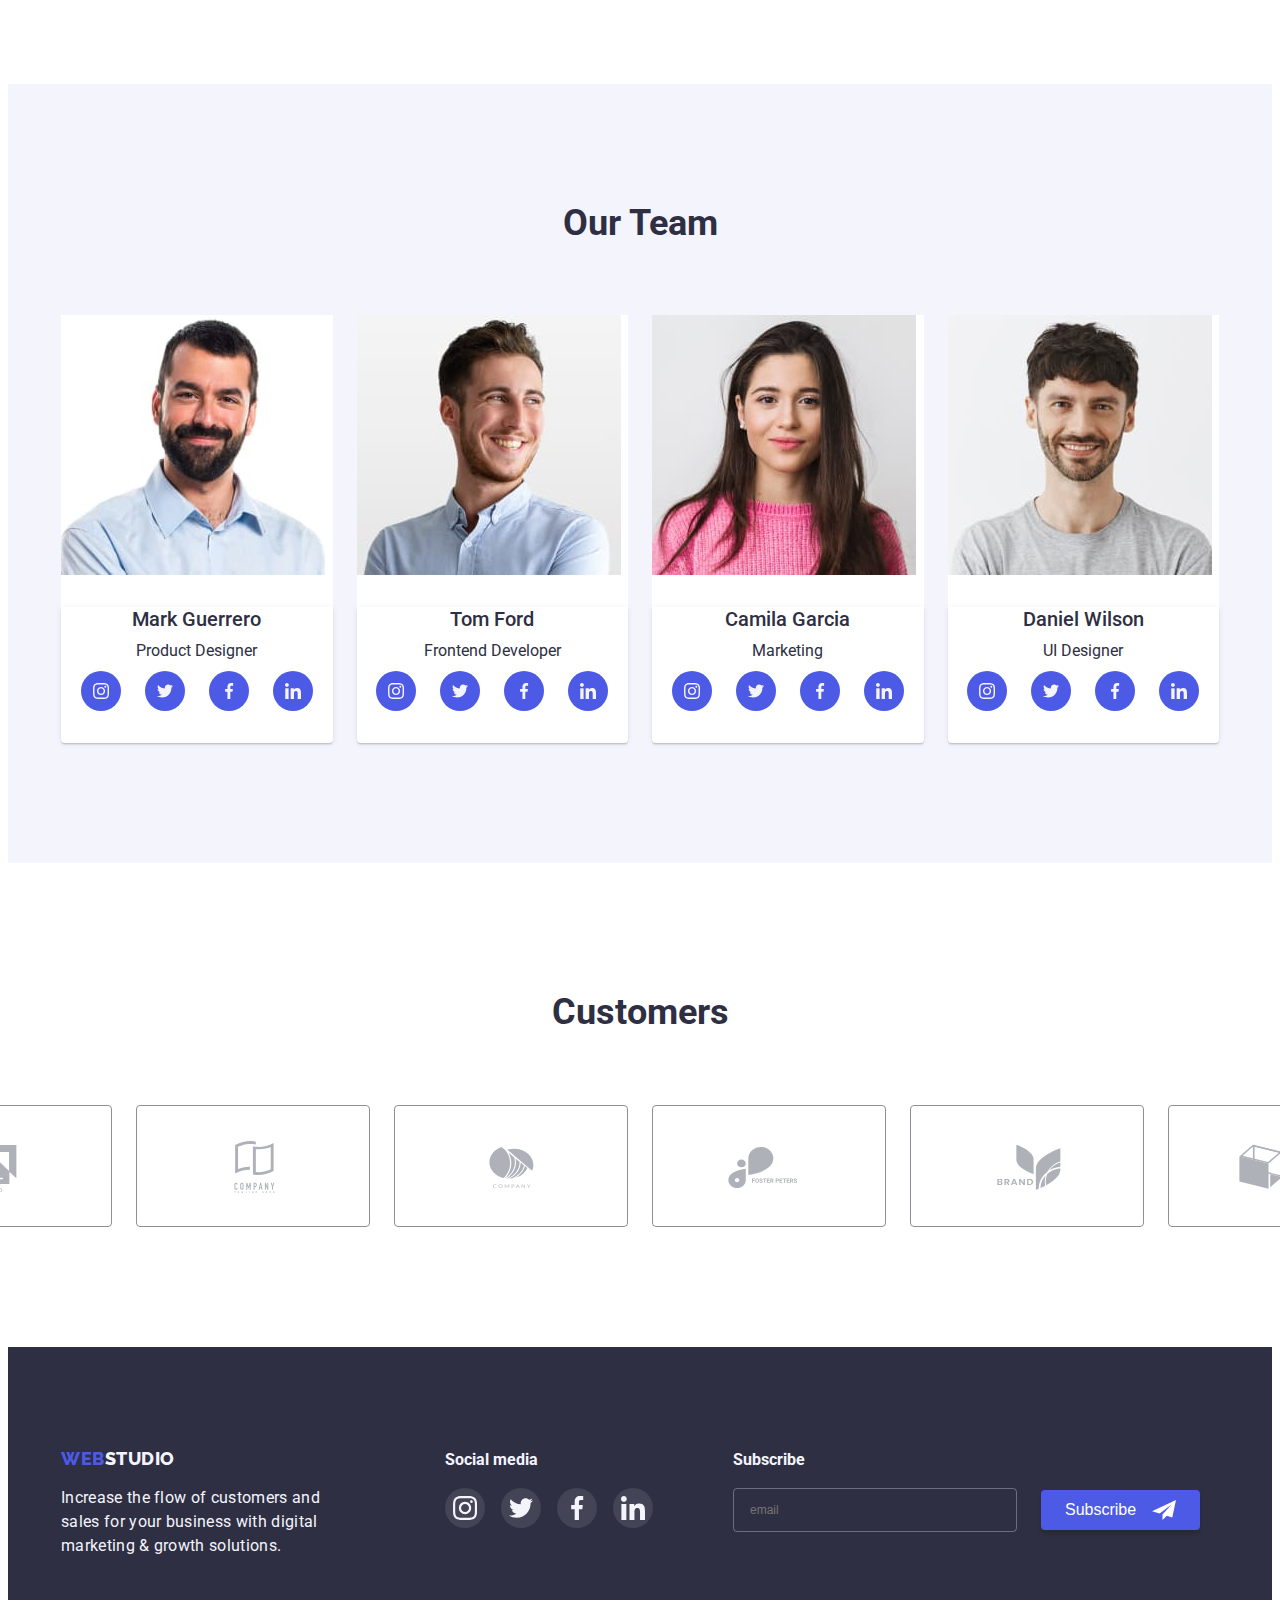
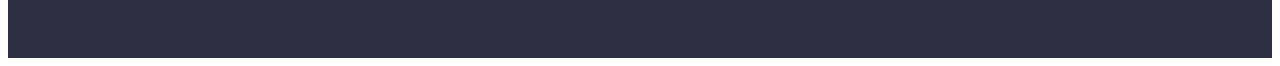
==== commit 59c49b25: "верстка6" ====
--- a/index.html
+++ b/index.html
@@ -48,7 +48,7 @@
     </svg></button>
 
 
-    <div class="moby-menu" data-menu>
+    <div class="moby-menu is-hidden" data-menu>
         <div class="container">
             <div>
         <button type="button" data-menu-close class="menu-close-moby">
@@ -207,7 +207,6 @@
                         <svg class="social-list-icon" width="16" height="16">
                         <use href="./images/sprite.svg#twitter"></use>
                     </svg></a>
-                    
                 </li>
 
                 <li class="social-list-item">
--- a/css/styles.css
+++ b/css/styles.css
@@ -87,6 +87,7 @@
 }
  .logo
  { color: #2E2F42;
+   text-align: start;
    font-family: Raleway, cursive;
    font-weight: 800;
    font-size: 18px;
@@ -100,6 +101,8 @@
  .logo-footer
  {color: #F4F4FD;
    font-family: Raleway, cursive;
+   display: block;
+   text-align: center;
    font-weight: 800;
    font-size: 18px;
    line-height: 1.3;
@@ -121,6 +124,10 @@
 
 .link-portfolio{
    margin-left: 40px;
+}
+
+.no-scroll {
+   overflow: hidden;
 }
 
 .link-contacts{
@@ -173,7 +180,7 @@
    }
 
       .costumer-mini {
-      max-width: 396px;
+      max-width: 300px;
       }
 
 
@@ -617,7 +624,7 @@
    justify-content: center;
    align-items: center;
    padding: 16px 32px;
-   width: 168px;
+   width: 100%;
    height: 88px;
    border-radius: 4px;
    transition: fill 250ms cubic-bezier(0.4, 0, 0.2, 1), border 250ms cubic-bezier(0.4, 0, 0.2, 1) ;
@@ -793,11 +800,7 @@
 }
 
 .social-media {
-   
-   width: 208px;
-   height: 80px;
    gap: 120px;
-  margin-left: 120px;
   margin-top: 72px;
  
 }
@@ -824,8 +827,11 @@
 }
 
 .container-footer {
-   justify-content: center;
-   
+   display: flex;
+   flex-direction: column;
+   align-items: center;
+   justify-content: start;
+   width: 300px;
 }
 
 
@@ -842,7 +848,8 @@
    border-radius: 4px;
    padding: 8px 24px 8px 24px;
    border: none;
-   margin-left: 24px;
+   margin-right: auto;
+   margin-left: auto;
    
 }
 
@@ -854,7 +861,7 @@
 
 .online-input {
    background-color: transparent;
-   width: 398px;
+   width: 300px;
    height: 40px;
    border: 1px solid rgba(255, 255, 255, 0.3);
    border-radius: 4px;
--- a/css/mobile.css
+++ b/css/mobile.css
@@ -107,4 +107,17 @@
      gap: 56px;
  }
 
+.online-input {
+    width: 396px;
+}
+.costumer-mini {
+    max-width: 396px;
+}
+.container-footer {
+    display: flex;
+    flex-direction: column;
+    align-items: center;
+    justify-content: start;
+    width: 396px;
+}
 }--- a/css/tablet.css
+++ b/css/tablet.css
@@ -113,6 +113,10 @@
     flex-wrap: wrap;
 
 }
+
+.company-link {
+    width: 168px;
+}
 .link-logo-company {
     width: calc((100% - 48px) / 3);
 }
@@ -137,11 +141,30 @@
                     
                 }
 
+             .frame-button {
+         display: flex;
+            align-items: center;
+            background: #4D5AE5;
+            color: #FFFFFF;
+            transition: background-color 250ms cubic-bezier(0.4, 0, 0.2, 1);
+            font-weight: 500;
+             font-size: 16px;
+             line-height: 1.5;
+             box-shadow: 0px 4px 4px rgba(0, 0, 0, 0.15);
+            border-radius: 4px;
+            padding: 8px 24px 8px 24px;
+           border: none;
+           margin-left: 24px;
+                
+                                }
+
 .container-footer {
     display: flex;
+    flex-direction: row;
     flex-wrap: wrap;
-    justify-content: center;
+    justify-content: start;
     align-items: baseline;
+    max-width: 596px;
 }
 
 .footer-cont {
--- a/css/desctop.css
+++ b/css/desctop.css
@@ -123,10 +123,15 @@
         gap: 24px;
         flex-wrap: nowrap;    }
 
+                .company-link {
+                    width: 168px;
+                }
+
     .container-footer {
     display: flex;
     align-items: baseline;
     flex-wrap: nowrap;
+    width: 1158px;
      }
          .footer {
         display: flex;
@@ -140,6 +145,7 @@
          gap: 16px;
         }
          .logo-footer {
+            text-align: start;
         color: #F4F4FD;
         font-family: Raleway, cursive;
         font-weight: 800;
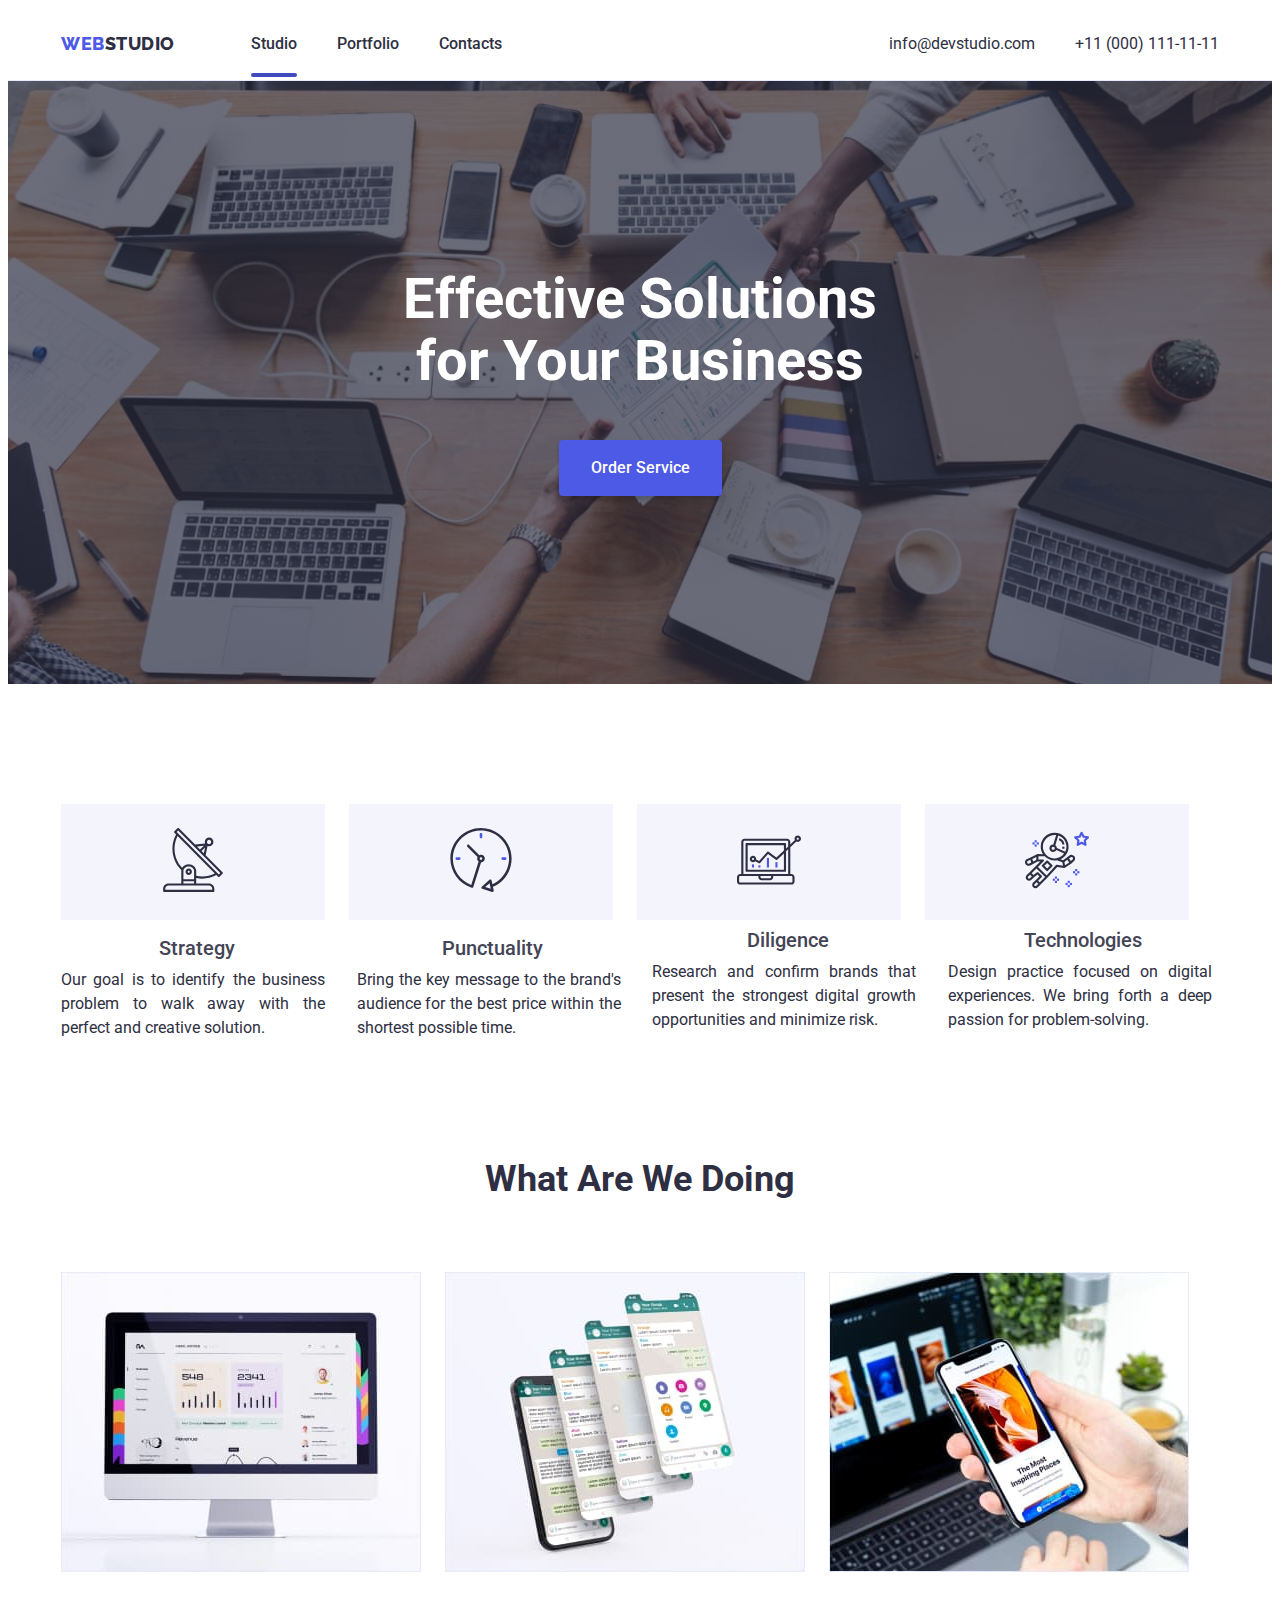
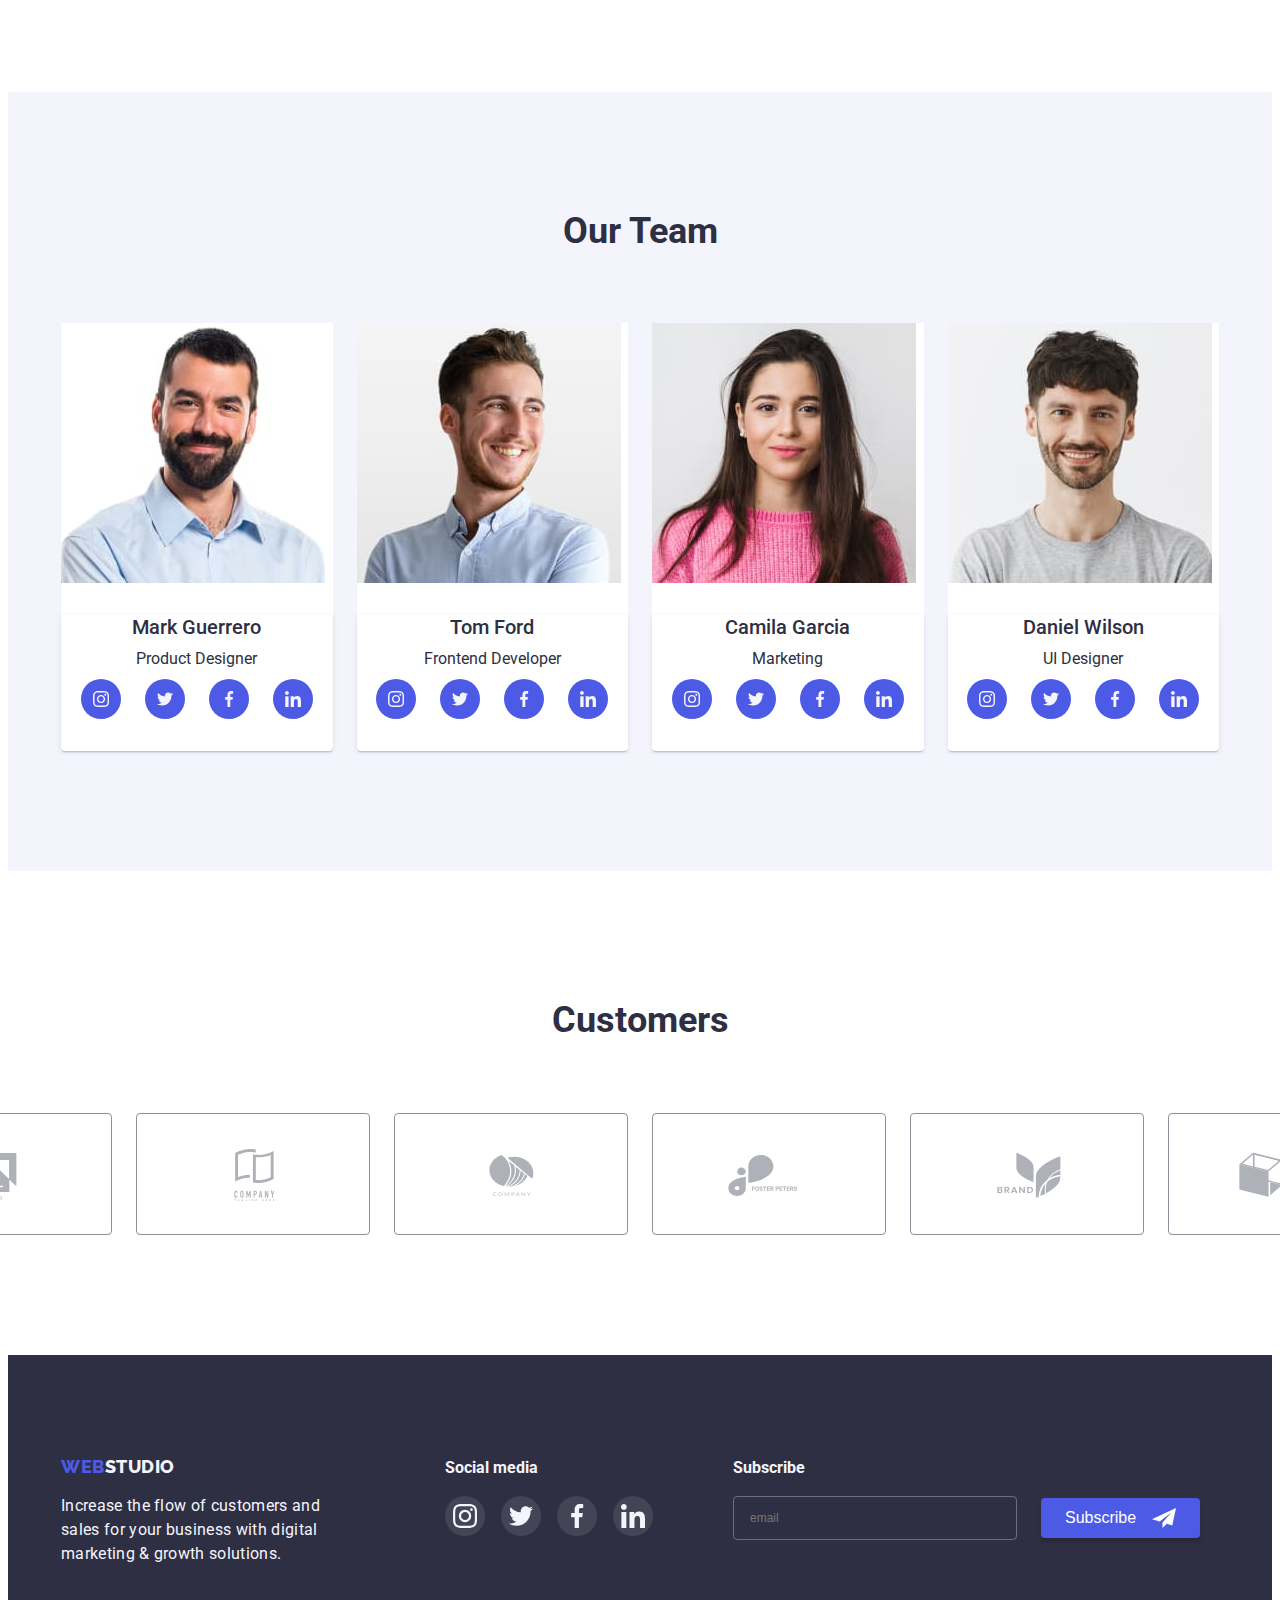
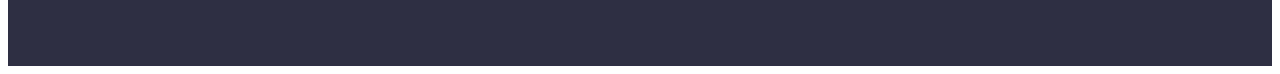
==== commit cee78e96: "верстка9" ====
--- a/index.html
+++ b/index.html
@@ -40,13 +40,11 @@
             <li class="link-tel"><a href="tel:+110001111111" class="tel-list link link-nav">+11 (000) 111-11-11</a></li>
         </ul>
      </address>
-    </div>
-    
     
     <button type="button" data-menu-open class="menu-open-btn"><svg class="icon-menu-charm" width="32px" height="22px">
         <use href="./images/sprite.svg#icon-charm"></use>
     </svg></button>
-
+</div>
 
     <div class="moby-menu is-hidden" data-menu>
         <div class="container">
--- a/css/styles.css
+++ b/css/styles.css
@@ -174,9 +174,10 @@
  }
 
 .container {
-   max-width: 396px;
+   width: 100%;
    margin-left: auto;
    margin-right: auto;
+   padding: 0 16px;
    }
 
       .costumer-mini {
@@ -294,13 +295,6 @@
     text-align: center;
  }
 
-.list-feauter-text:first-child {
-   margin-top: 96px;
-}
-
-.list-feauter-text:not(:first-child) {
-   margin-top: 72px;
-}
 
  
   .text {
@@ -831,7 +825,7 @@
    flex-direction: column;
    align-items: center;
    justify-content: start;
-   width: 300px;
+   max-width: 300px;
 }
 
 
@@ -903,6 +897,7 @@
       .menu-open-btn {
          background-color: #FFFFFF;
          border: none;
+         margin-left: auto;
       }
 
 
--- a/css/mobile.css
+++ b/css/mobile.css
@@ -1,10 +1,10 @@
 @media screen and (min-width: 480px) {
     .container {
-        max-width: 396px;
+        max-width: 428px;
     }
 
     .container-mini {
-        max-width: 264px;
+       max-width: 264px;
     }
 
     .icons {
@@ -47,7 +47,7 @@
         line-height: 1.1;
         text-align: center;
         margin-bottom: 72px;
-        max-width: 320px;
+        max-width: 396px;
     }
 
     .hero {
@@ -75,13 +75,7 @@
 
     }
 
-.list-feauter-text:first-child {
-    margin-top: 96px;
-}
 
-.list-feauter-text:not(:first-child) {
-    margin-top: 72px;
-}
  .modal {
      width: 392px;
  }
@@ -118,6 +112,6 @@
     flex-direction: column;
     align-items: center;
     justify-content: start;
-    width: 396px;
+    max-width: 396px;
 }
 }--- a/css/tablet.css
+++ b/css/tablet.css
@@ -1,17 +1,15 @@
 @media screen and (min-width: 768px) {
     .container {
-        max-width: 720px;
+        max-width: 768px;
         margin-left: auto;
-            margin-right: auto;
+        margin-right: auto;
     }
 
     .container-mini {
         max-width: 552px;
     }
 
-        .costumer-mini {
-            max-width: 552px;
-        }
+        
 
     .icons {
         display: none;
@@ -66,7 +64,7 @@
         line-height: 1.1;
         text-align: center;
         margin-bottom: 40px;
-        max-width: 480px;
+        max-width: 100%;
     }
 
     .hero {
@@ -89,15 +87,16 @@
 
     .section {
         background: #FFFFFF;
-        padding-top: 96px;
-
-    }
-.list-feauter-text:first-child {
-    margin-top: 0px;
-}
-
-.list-feauter-text:not(:first-child) {
-    margin-top: 0px;
+
+    }
+.list-feauter-text:nth-of-type(1),
+.list-feauter-text:nth-of-type(2) {
+    margin-top: 96px;
+}
+
+.list-feauter-text:nth-of-type(1),
+.list-feauter-text:nth-of-type(2) {
+    margin-top: 72px;
 }
 .section-work {
     background: #F4F4FD;
@@ -136,6 +135,18 @@
             margin-left: 0;
             text-align: left;
         }
+
+                 .logo-footer {
+                     color: #F4F4FD;
+                     font-family: Raleway, cursive;
+                     display: block;
+                     text-align: start;
+                     font-weight: 800;
+                     font-size: 18px;
+                     line-height: 1.3;
+                     letter-spacing: 0.03em;
+                     text-transform: uppercase;
+                 }
 
                 .subscribe-container {
                     
@@ -255,9 +266,11 @@
       line-height: 1.3;
       text-decoration: none;
       align-items: center;
-    
-      margin-left: 118px;
       display: block;
+  }
+
+  .auth-nav-container{
+margin-left: auto;
   }
   .link-mail { 
   }
--- a/css/desctop.css
+++ b/css/desctop.css
@@ -68,7 +68,7 @@
         line-height: 1.1;
         text-align: center;
         margin-bottom: 48px;
-        max-width: 768px;
+        max-width: 100%;
         text-align: center;
     }
 
@@ -277,5 +277,8 @@
            .moby-menu {
             display: none;
            }
-       
+           .list-feauter-text:nth-of-type(1),
+           .list-feauter-text:nth-of-type(2) {
+               margin-top: 8px;
+           }
 }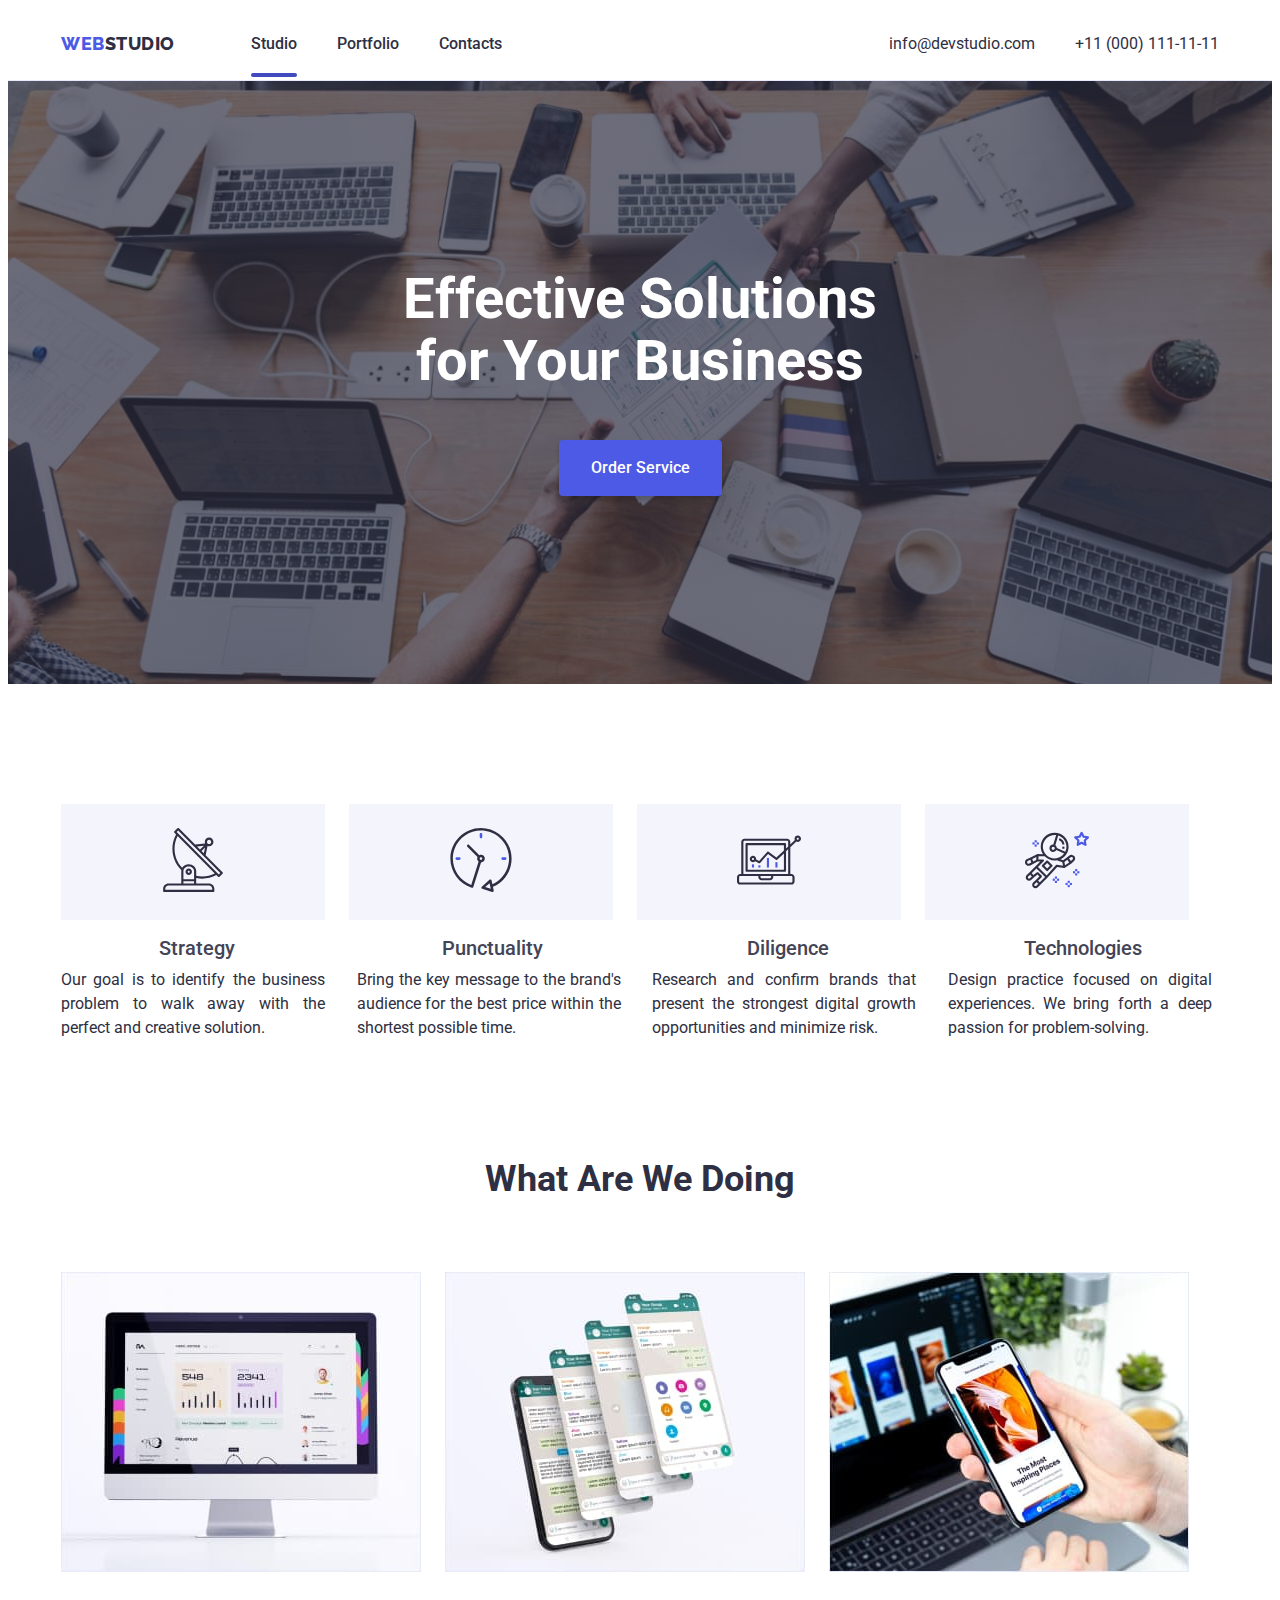
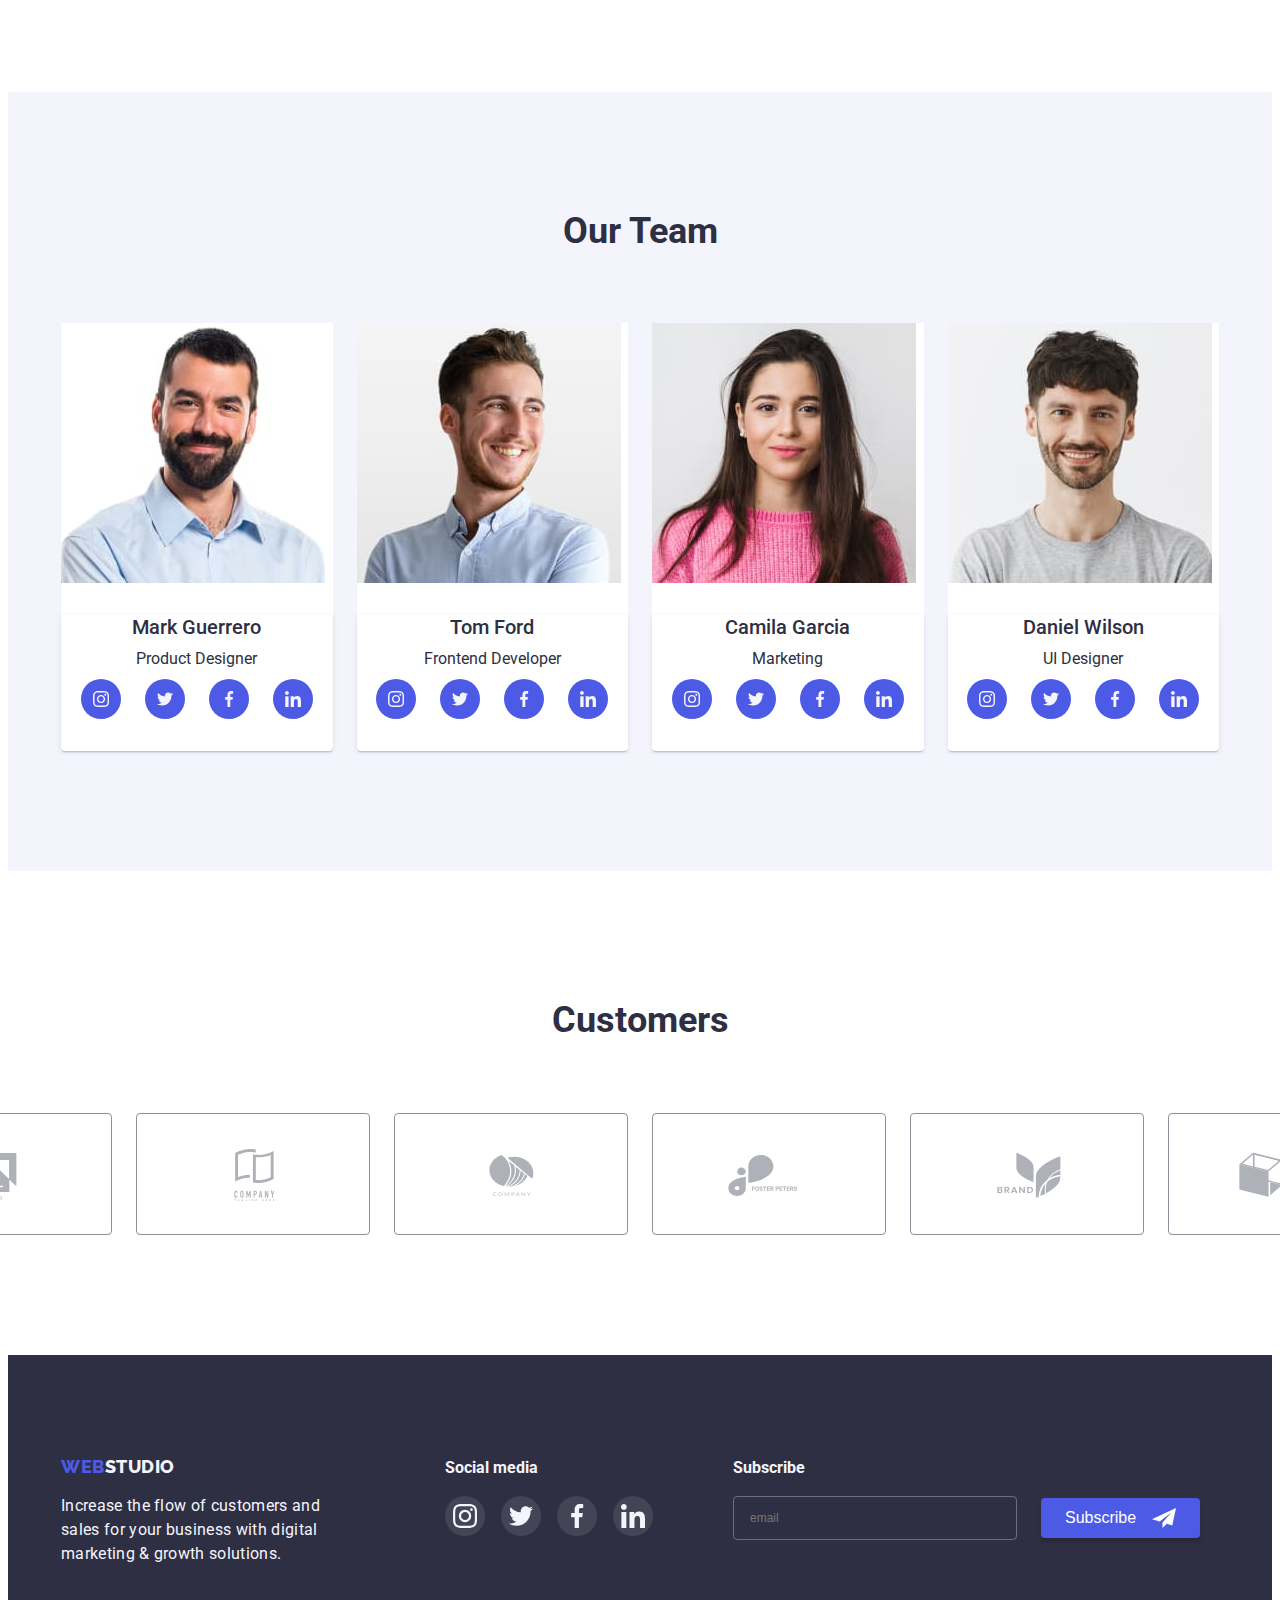
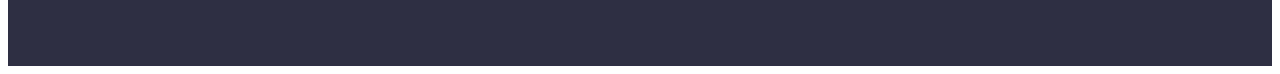
==== commit ff083434: "dthcnrf10" ====
--- a/index.html
+++ b/index.html
@@ -66,8 +66,8 @@
         <div>
         <address class="auth-nav-container-moby">
             <ul class="auth-nav-moby list">
-                <li class="link-tel-moby"><a href="tel:+110001111111" class="tel-list link link-tel-moby">+11 (000) 111-11-11</a></li>
-                <li class="link-mail-moby"><a href="mailto:info@devstudio.com" class="list-mail link link-nav-moby">info@devstudio.com</a>
+                <li class="link-tel-moby-list"><a href="tel:+110001111111" class="tel-list link link-tel-moby">+11 (000) 111-11-11</a></li>
+                <li class="link-mail-moby-list"><a href="mailto:info@devstudio.com" class="list-mail link link-nav-moby">info@devstudio.com</a>
                 </li>
             </ul>
         </address>
--- a/css/styles.css
+++ b/css/styles.css
@@ -710,17 +710,24 @@
    transition:
       color 250ms cubic-bezier(0.4, 0, 0.2, 1);
    font-weight: 600;
-   font-size: 32px;
+   font-size: 20px;
    line-height: 1.1;
    text-decoration: none;
    letter-spacing: 0.02em;
    text-transform: capitalize;
-   margin-bottom: 40px;
-}
+   
+}
+.link-tel-moby-list {
+margin-bottom: 40px;
+}
+
 
 .link-tel-moby:hover,
 .link-tel-moby:focus {
    color: var(--accent-color);
+}
+.link-mail-moby-list {
+   margin-bottom: 40px;
 }
 
 .site-nav-moby {
@@ -769,7 +776,7 @@
 
 .social-list-footer-moby {
    display: flex;
-   gap: 52px;
+   gap: 20px;
 }
 
 .moby-menu {
@@ -924,7 +931,7 @@
    left: 50%;
    transform: translate(-50%, -50%) scale(1) rotate(0);
    padding: 24px;
-width: 392px;
+width: 100%;
 min-height: 586px;
 background-color: #FCFCFC;
 border-radius: 4px;
@@ -949,6 +956,17 @@
       display: block;
       margin-left: auto;
       margin-bottom: 24px;
+}
+
+.list-feauter-text:nth-of-type(1)
+ {
+   margin-top: 96px;
+}
+
+.list-feauter-text:nth-of-type(2),
+.list-feauter-text:nth-of-type(3),
+.list-feauter-text:nth-of-type(4) {
+   margin-top: 72px;
 }
 
  .modal-close:hover,
--- a/css/mobile.css
+++ b/css/mobile.css
@@ -77,8 +77,18 @@
 
 
  .modal {
-     width: 392px;
+            position: absolute;
+            top: 50%;
+            left: 50%;
+            transform: translate(-50%, -50%) scale(1) rotate(0);
+            padding: 24px;
+            width: 392px;
+            min-height: 586px;
+            background-color: #FCFCFC;
+            border-radius: 4px;
+            transition: transform 250ms cubic-bezier(0.4, 0, 0.2, 1);
  }
+
  .link-tel-moby {
      color: #4D5AE5;
      transition:
@@ -89,7 +99,6 @@
      text-decoration: none;
      letter-spacing: 0.02em;
      text-transform: capitalize;
-     margin-bottom: 40px;
  }
 
  .link-tel-moby:hover,
--- a/css/tablet.css
+++ b/css/tablet.css
@@ -94,8 +94,8 @@
     margin-top: 96px;
 }
 
-.list-feauter-text:nth-of-type(1),
-.list-feauter-text:nth-of-type(2) {
+.list-feauter-text:nth-of-type(3),
+.list-feauter-text:nth-of-type(4) {
     margin-top: 72px;
 }
 .section-work {
--- a/css/desctop.css
+++ b/css/desctop.css
@@ -281,4 +281,8 @@
            .list-feauter-text:nth-of-type(2) {
                margin-top: 8px;
            }
-}+      .list-feauter-text:nth-of-type(3),
+          .list-feauter-text:nth-of-type(4) {
+         margin-top: 8px;
+                   }
+}
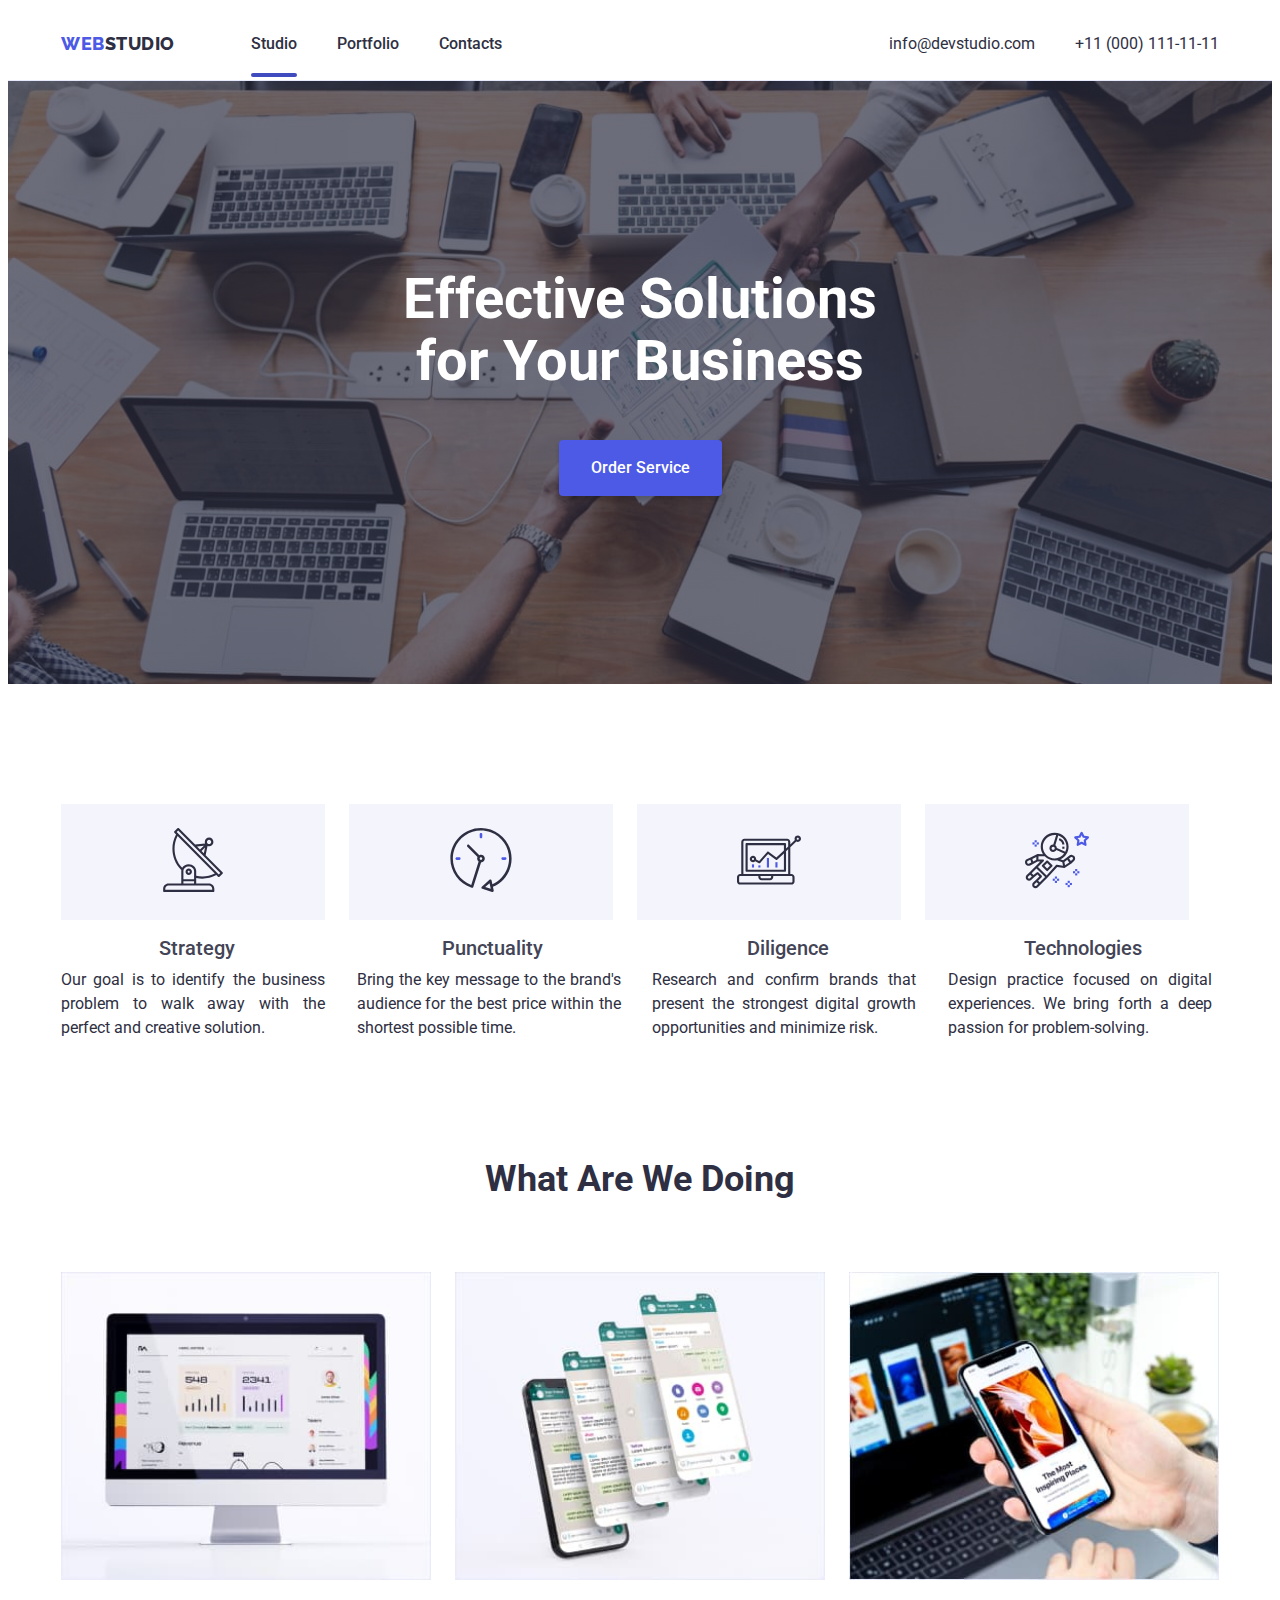
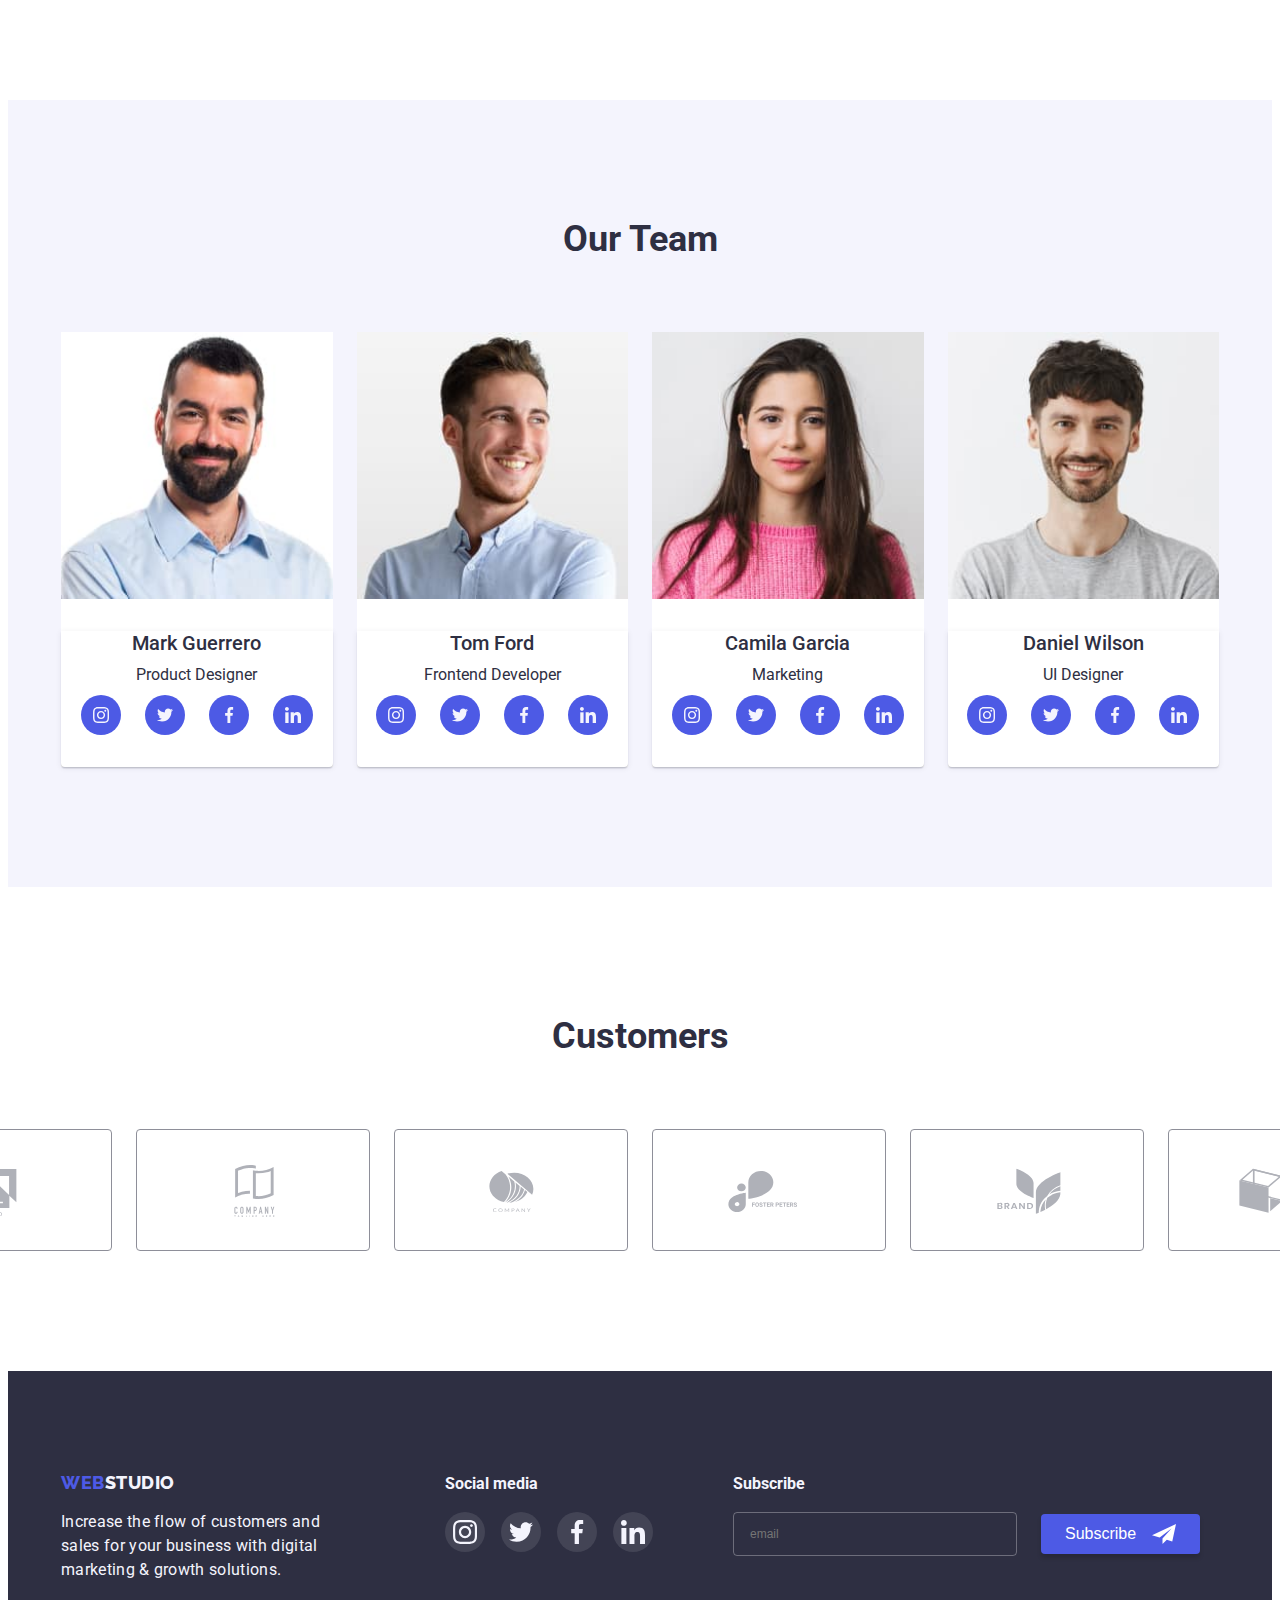
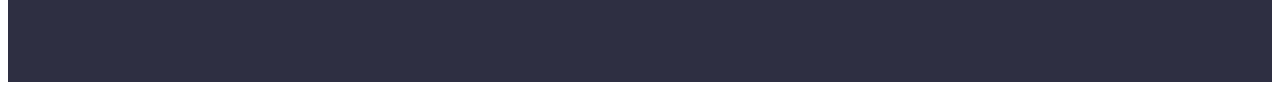
==== commit be959e32: "18" ====
--- a/index.html
+++ b/index.html
@@ -172,11 +172,14 @@
         <div class="container">
     <h2 class="section-title">What Are We Doing</h2>
     <ul class="work-img">
-        <li>
-            <img src="./images/img1.jpg" alt="img1" width="360">
-        </li>
-        <li><img src="./images/img2.jpg" alt="img2" width="360"></li>
-        <li><img src="./images/img3.jpg" alt="img3" width="360"></li>
+        <li class="work-img-list">
+            <img src="./images/img1.jpg" alt="img1" width="360" 
+            srcset="./images/img1.jpg 1x, ./images/img1-2x.jpg 2x">
+        </li>
+        <li class="work-img-list"><img src="./images/img2.jpg" alt="img2" width="360" 
+            srcset="./images/img2.jpg 1x, ./images/img2-2x.jpg 2x"></li>
+        <li class="work-img-list"><img src="./images/img3.jpg" alt="img3" width="360" 
+            srcset="./images/img3.jpg 1x, ./images/img3-2x.jpg 2x"></li>
     </ul>
     </div>
     </section>
--- a/css/styles.css
+++ b/css/styles.css
@@ -27,6 +27,7 @@
 } 
 img {
    display: block;
+   width: 100%;
 }
 .section-title-portfolio {
    text-decoration: none;
@@ -186,20 +187,14 @@
 
 
 .container-mini {
-   max-width: 264px;
+   max-width: 296px;
 }
 
 .header-list {
    display: none;
 }
 
- 
- 
-
-
- 
-
- 
+
  .hero {
   background-color: #2E2F42;
       background-position: center;
@@ -541,12 +536,12 @@
    .work-img {
       display: flex;
       gap: 24px;
-      width: calc((100%-48px)/3);
-      
+     
    }
 
 .list-color{
    background-color: #FFFFFF;
+  
 }
 .background {
    position: absolute;
--- a/css/mobile.css
+++ b/css/mobile.css
@@ -3,9 +3,6 @@
         max-width: 428px;
     }
 
-    .container-mini {
-       max-width: 264px;
-    }
 
     .icons {
         display: none;
--- a/css/tablet.css
+++ b/css/tablet.css
@@ -6,7 +6,7 @@
     }
 
     .container-mini {
-        max-width: 552px;
+        max-width: 584px;
     }
 
         
@@ -50,6 +50,12 @@
     .list-color {
         width: calc((100% - 24px) / 2);
     }
+
+        .list-color:nth-child(3),
+                .list-color:nth-child(4)
+                {margin-top: 64px;
+
+                }
 
     .text {
         flex-wrap: wrap;
--- a/css/desctop.css
+++ b/css/desctop.css
@@ -285,4 +285,13 @@
           .list-feauter-text:nth-of-type(4) {
          margin-top: 8px;
                    }
+    .list-color:nth-child(3),
+     .list-color:nth-child(4) {
+      margin-top: 0px;
+       }
+
+           .work-img-list
+           {
+            width: calc((100% - 48px) / 3);
+           }
 }
